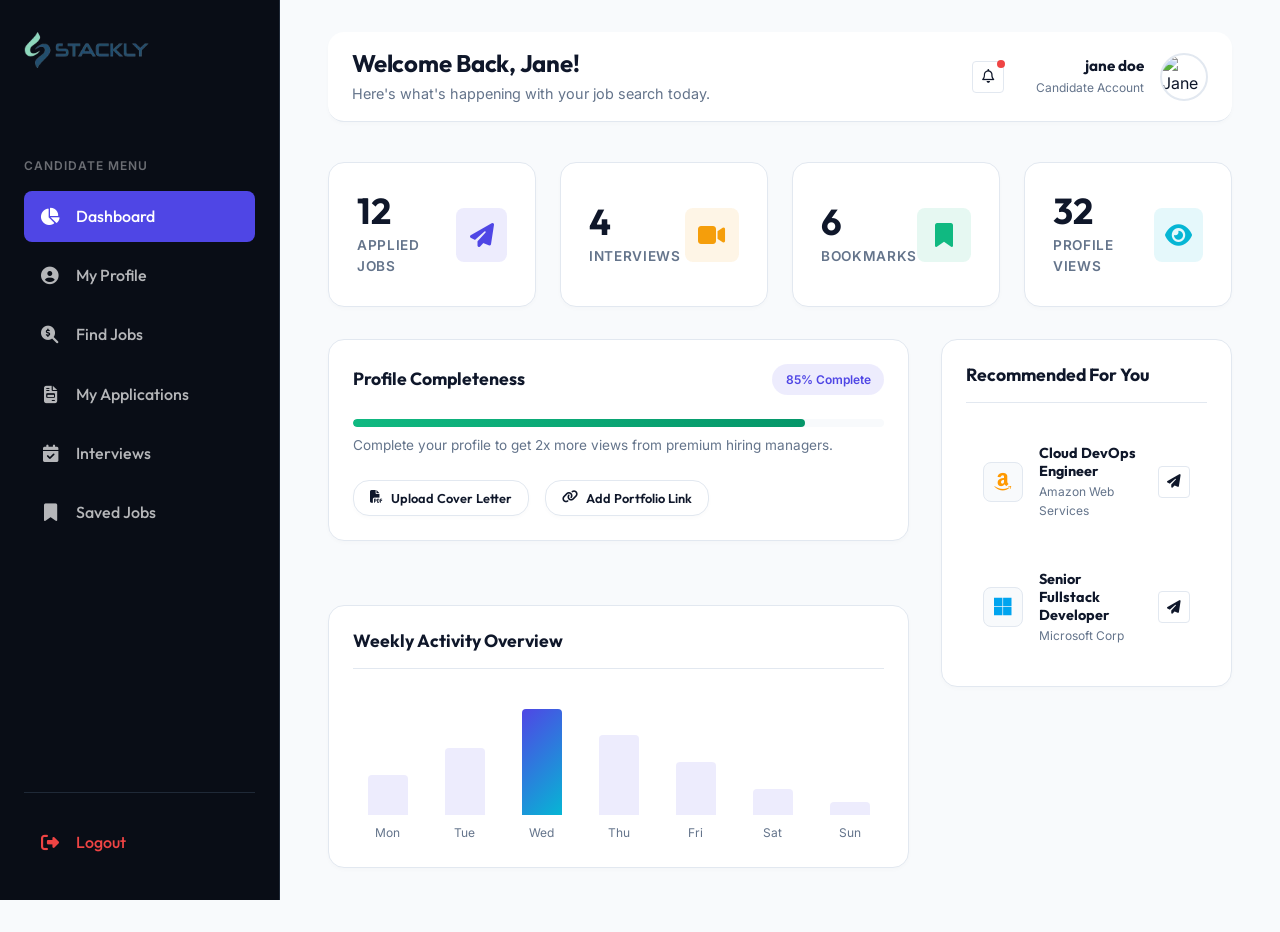
==== candiatedashboard.html @ 43ad19b8 "Add files via upload" ====
<!DOCTYPE html>
<html lang="en">
<head>
    <meta charset="UTF-8">
    <meta name="viewport" content="width=device-width, initial-scale=1.0">
    <meta name="description" content="Manage your job applications, profile details, and bookmarked jobs on the Stackly Candidate Dashboard.">
    <title>Candidate Dashboard - Stackly Recruiting Agency</title>
    <!-- Stylesheet -->
    <link rel="stylesheet" href="css/style.css">
    <!-- FontAwesome for Icons -->
    <link rel="stylesheet" href="https://cdnjs.cloudflare.com/ajax/libs/font-awesome/6.4.0/css/all.min.css">
</head>
<body>

    <div class="dashboard-layout">
        
        <!-- Sidebar Navigation -->
        <aside class="dashboard-sidebar">
            <div>
                <a href="index.html" class="sidebar-logo">
                    <img src="images/logo.webp" alt="Stackly Logo">
                </a>
                
                <div class="sidebar-heading">Candidate Menu</div>
                <nav class="sidebar-menu">
                    <button class="sidebar-link active" data-section="dashboard">
                        <i class="fas fa-chart-pie"></i> Dashboard
                    </button>
                    <button class="sidebar-link" data-section="my-profile">
                        <i class="fas fa-user-circle"></i> My Profile
                    </button>
                    <button class="sidebar-link" data-section="find-jobs">
                        <i class="fas fa-search-dollar"></i> Find Jobs
                    </button>
                    <button class="sidebar-link" data-section="my-applications">
                        <i class="fas fa-file-invoice"></i> My Applications
                    </button>
                    <button class="sidebar-link" data-section="interviews">
                        <i class="fas fa-calendar-check"></i> Interviews
                    </button>
                    <button class="sidebar-link" data-section="saved-jobs">
                        <i class="fas fa-bookmark"></i> Saved Jobs
                    </button>
                </nav>
            </div>
            
            <div class="sidebar-footer">
                <a href="index.html" class="sidebar-link" style="color: #ef4444; text-decoration: none;">
                    <i class="fas fa-sign-out-alt"></i> Logout
                </a>
            </div>
        </aside>

        <!-- Main Dashboard Panel -->
        <main class="dashboard-main">
            
            <!-- Topbar Header -->
            <div class="dashboard-topbar reveal reveal-down">
                <div style="display: flex; align-items: center; gap: 1rem;">
                    <!-- Responsive Nav Toggle -->
                    <button class="btn btn-secondary btn-icon dashboard-nav-toggle" style="display: none; width: 40px; height: 40px; border-radius: 8px;" aria-label="Toggle Navigation">
                        <i class="fas fa-bars"></i>
                    </button>
                    <div class="dashboard-welcome">
                        <h2 id="topbar-heading">Welcome Back, Jane!</h2>
                        <p id="topbar-subheading" style="color: var(--text-muted); font-size: 0.9rem; margin-bottom: 0;">Here's what's happening with your job search today.</p>
                    </div>
                </div>
                
                <div class="dashboard-user-profile flex">
                    <div class="action-btns" style="margin-right: 1rem;">
                        <button class="btn-action-icon" aria-label="Notifications" style="position: relative;">
                            <i class="far fa-bell"></i>
                            <span style="position: absolute; top: -2px; right: -2px; width: 8px; height: 8px; background-color: #ef4444; border-radius: 50%;"></span>
                        </button>
                    </div>
                    <div class="dashboard-user-info" style="text-align: right;">
                        <h5 id="dashboard-user-email" style="text-transform: lowercase;">Jane Doe</h5>
                        <p style="color: var(--text-muted); font-size: 0.75rem;">Candidate Account</p>
                    </div>
                    <img src="https://images.unsplash.com/photo-1534528741775-53994a69daeb?q=80&w=100&auto=format&fit=crop" alt="Jane Doe Avatar">
                </div>
            </div>

            <!-- ==========================================================================
               SECTION: DASHBOARD OVERVIEW
               ========================================================================== -->
            <div id="section-dashboard" class="dashboard-section active-section">
                <!-- Stats Grid Row -->
                <div class="stats-card-grid">
                    <div class="stat-card">
                        <div>
                            <div class="stat-card-value">12</div>
                            <div class="stat-card-title">Applied Jobs</div>
                        </div>
                        <div class="stat-card-icon primary">
                            <i class="fas fa-paper-plane"></i>
                        </div>
                    </div>
                    <div class="stat-card-icon-container stat-card">
                        <div>
                            <div class="stat-card-value">4</div>
                            <div class="stat-card-title">Interviews</div>
                        </div>
                        <div class="stat-card-icon warning">
                            <i class="fas fa-video"></i>
                        </div>
                    </div>
                    <div class="stat-card">
                        <div>
                            <div class="stat-card-value">6</div>
                            <div class="stat-card-title">Bookmarks</div>
                        </div>
                        <div class="stat-card-icon success">
                            <i class="fas fa-bookmark"></i>
                        </div>
                    </div>
                    <div class="stat-card">
                        <div>
                            <div class="stat-card-value">32</div>
                            <div class="stat-card-title">Profile Views</div>
                        </div>
                        <div class="stat-card-icon secondary">
                            <i class="fas fa-eye"></i>
                        </div>
                    </div>
                </div>

                <div class="grid grid-2" style="grid-template-columns: 2fr 1fr; gap: 2rem; align-items: start;">
                    <div class="grid" style="gap: 2rem;">
                        <!-- Profile Completeness -->
                        <div class="dashboard-panel">
                            <div class="panel-header" style="border-bottom: none; padding-bottom: 0;">
                                <h3>Profile Completeness</h3>
                                <span class="badge badge-primary">85% Complete</span>
                            </div>
                            <div class="progress-container">
                                <div class="progress-bar success" data-width="85%" style="width: 85%;"></div>
                            </div>
                            <p style="font-size: 0.85rem; color: var(--text-muted); margin-bottom: 1.5rem;">Complete your profile to get 2x more views from premium hiring managers.</p>
                            <div class="flex" style="gap: 1rem; flex-wrap: wrap;">
                                <button class="btn btn-secondary" style="font-size: 0.8rem; padding: 0.4rem 1rem;"><i class="fas fa-file-pdf"></i> Upload Cover Letter</button>
                                <button class="btn btn-secondary" style="font-size: 0.8rem; padding: 0.4rem 1rem;"><i class="fas fa-link"></i> Add Portfolio Link</button>
                            </div>
                        </div>

                        <!-- Activity Chart -->
                        <div class="dashboard-panel">
                            <div class="panel-header">
                                <h3>Weekly Activity Overview</h3>
                            </div>
                            <div class="chart-container">
                                <div class="chart-bar-wrapper"><div class="chart-bar" data-height="30%" style="height: 30%;"></div><span class="chart-label">Mon</span></div>
                                <div class="chart-bar-wrapper"><div class="chart-bar" data-height="50%" style="height: 50%;"></div><span class="chart-label">Tue</span></div>
                                <div class="chart-bar-wrapper"><div class="chart-bar active" data-height="90%" style="height: 90%;"></div><span class="chart-label">Wed</span></div>
                                <div class="chart-bar-wrapper"><div class="chart-bar" data-height="60%" style="height: 60%;"></div><span class="chart-label">Thu</span></div>
                                <div class="chart-bar-wrapper"><div class="chart-bar" data-height="40%" style="height: 40%;"></div><span class="chart-label">Fri</span></div>
                                <div class="chart-bar-wrapper"><div class="chart-bar" data-height="20%" style="height: 20%;"></div><span class="chart-label">Sat</span></div>
                                <div class="chart-bar-wrapper"><div class="chart-bar" data-height="10%" style="height: 10%;"></div><span class="chart-label">Sun</span></div>
                            </div>
                        </div>
                    </div>

                    <div class="grid" style="gap: 2rem;">
                        <!-- Recommended Jobs -->
                        <div class="dashboard-panel">
                            <div class="panel-header">
                                <h3>Recommended For You</h3>
                            </div>
                            <div style="display: flex; flex-direction: column; gap: 1rem;">
                                <div class="dash-list-item">
                                    <div class="company-logo-box" style="width: 40px; height: 40px; flex-shrink: 0;"><i class="fab fa-amazon" style="color: #FF9900; font-size: 1.25rem;"></i></div>
                                    <div style="flex: 1;">
                                        <h5 style="font-size: 0.9rem; margin-bottom: 0.1rem;">Cloud DevOps Engineer</h5>
                                        <p style="font-size: 0.75rem; margin-bottom: 0; color: var(--text-muted);">Amazon Web Services</p>
                                    </div>
                                    <button class="btn-action-icon" title="Quick Apply"><i class="fas fa-paper-plane"></i></button>
                                </div>
                                <div class="dash-list-item">
                                    <div class="company-logo-box" style="width: 40px; height: 40px; flex-shrink: 0;"><i class="fab fa-microsoft" style="color: #00A4EF; font-size: 1.25rem;"></i></div>
                                    <div style="flex: 1;">
                                        <h5 style="font-size: 0.9rem; margin-bottom: 0.1rem;">Senior Fullstack Developer</h5>
                                        <p style="font-size: 0.75rem; margin-bottom: 0; color: var(--text-muted);">Microsoft Corp</p>
                                    </div>
                                    <button class="btn-action-icon" title="Quick Apply"><i class="fas fa-paper-plane"></i></button>
                                </div>
                            </div>
                        </div>
                    </div>
                </div>
            </div>

            <!-- ==========================================================================
               SECTION: MY PROFILE
               ========================================================================== -->
            <div id="section-my-profile" class="dashboard-section" style="display: none;">
                <div class="dashboard-panel">
                    <h3 style="margin-bottom: 1.5rem;">Edit Professional Details</h3>
                    <form id="profile-edit-form">
                        <div class="grid grid-2" style="gap: 1.5rem; margin-bottom: 1.5rem;">
                            <div class="form-group">
                                <label for="candidate-name">Full Name</label>
                                <input type="text" id="candidate-name" class="form-control" value="Jane Doe" required>
                            </div>
                            <div class="form-group">
                                <label for="candidate-title">Professional Title</label>
                                <input type="text" id="candidate-title" class="form-control" value="Senior Frontend Engineer" required>
                            </div>
                            <div class="form-group">
                                <label for="candidate-phone">Phone Number</label>
                                <input type="text" id="candidate-phone" class="form-control" value="+1 (555) 902-1200">
                            </div>
                            <div class="form-group">
                                <label for="candidate-location">Location</label>
                                <input type="text" id="candidate-location" class="form-control" value="San Francisco, CA">
                            </div>
                        </div>
                        <div class="form-group" style="margin-bottom: 1.5rem;">
                            <label for="candidate-bio">Professional Summary</label>
                            <textarea id="candidate-bio" class="form-control" rows="4">Highly driven software engineer with 6+ years of specialized experience in React, design systems, and frontend orchestration pipelines. Passionate about performant components and pixel-perfect UIs.</textarea>
                        </div>
                        <div class="form-group" style="margin-bottom: 1.5rem;">
                            <label for="candidate-skills">Skills (Comma-separated)</label>
                            <input type="text" id="candidate-skills" class="form-control" value="React, TypeScript, Next.js, Redux, TailwindCSS, Webpack">
                        </div>
                        <button type="submit" class="btn btn-primary">Save Changes</button>
                    </form>
                </div>
            </div>

            <!-- ==========================================================================
               SECTION: FIND JOBS
               ========================================================================== -->
            <div id="section-find-jobs" class="dashboard-section" style="display: none;">
                <div class="dashboard-panel" style="margin-bottom: 1.5rem;">
                    <div class="flex" style="gap: 1rem; flex-wrap: wrap;">
                        <input type="text" placeholder="Search roles, keywords, skills..." class="form-control" style="flex: 1; min-width: 250px;">
                        <button class="btn btn-primary">Search</button>
                    </div>
                </div>
                
                <div class="grid grid-2" style="gap: 1.5rem;">
                    <!-- Job Card 1 -->
                    <div class="job-card">
                        <div class="job-card-header">
                            <div class="company-logo-box"><i class="fab fa-stripe" style="color:#635BFF; font-size:1.5rem;"></i></div>
                            <span class="badge badge-primary">Remote</span>
                        </div>
                        <h4>Senior Frontend Engineer</h4>
                        <p style="font-size: 0.85rem; color: var(--text-muted); margin: 0.5rem 0;">Stripe Inc. &bull; Dublin, IE &bull; $130K/yr</p>
                        <p style="font-size: 0.85rem;">Build Stripe's payment billing dashboards using React and TypeScript.</p>
                        <div class="flex-between" style="margin-top: 1rem;">
                            <span class="badge" style="background-color: var(--bg-main);">React</span>
                            <button class="btn btn-primary btn-apply" style="padding: 0.4rem 1rem; font-size: 0.8rem;">Apply</button>
                        </div>
                    </div>
                    <!-- Job Card 2 -->
                    <div class="job-card">
                        <div class="job-card-header">
                            <div class="company-logo-box"><i class="fab fa-apple" style="color:#000000; font-size:1.5rem;"></i></div>
                            <span class="badge badge-secondary">Full Time</span>
                        </div>
                        <h4>Design Systems Specialist</h4>
                        <p style="font-size: 0.85rem; color: var(--text-muted); margin: 0.5rem 0;">Apple Corp &bull; Cupertino, CA &bull; $160K/yr</p>
                        <p style="font-size: 0.85rem;">Orchestrate next-generation designs structures for cross-functional Apple web applications.</p>
                        <div class="flex-between" style="margin-top: 1rem;">
                            <span class="badge" style="background-color: var(--bg-main);">Figma</span>
                            <button class="btn btn-primary btn-apply" style="padding: 0.4rem 1rem; font-size: 0.8rem;">Apply</button>
                        </div>
                    </div>
                </div>
            </div>

            <!-- ==========================================================================
               SECTION: MY APPLICATIONS
               ========================================================================== -->
            <div id="section-my-applications" class="dashboard-section" style="display: none;">
                <div class="dashboard-panel">
                    <div class="table-responsive">
                        <table class="dashboard-table">
                            <thead>
                                <tr>
                                    <th>Job Opportunity</th>
                                    <th>Company</th>
                                    <th>Date Applied</th>
                                    <th>Current Phase</th>
                                    <th>Action</th>
                                </tr>
                            </thead>
                            <tbody>
                                <tr>
                                    <td><strong>Senior Cloud Architect</strong></td>
                                    <td>Google Inc.</td>
                                    <td>July 4, 2026</td>
                                    <td><span class="badge badge-secondary">Interviewing</span></td>
                                    <td><button class="btn btn-secondary" style="padding:0.3rem 0.8rem; font-size:0.75rem;">Timeline</button></td>
                                </tr>
                                <tr>
                                    <td><strong>Staff Frontend Engineer</strong></td>
                                    <td>Stripe Inc.</td>
                                    <td>June 28, 2026</td>
                                    <td><span class="badge badge-primary">Reviewing</span></td>
                                    <td><button class="btn btn-secondary" style="padding:0.3rem 0.8rem; font-size:0.75rem;">Timeline</button></td>
                                </tr>
                                <tr>
                                    <td><strong>UI/UX Designer</strong></td>
                                    <td>Figma Inc.</td>
                                    <td>June 15, 2026</td>
                                    <td><span class="badge badge-success">Offer Received</span></td>
                                    <td><button class="btn btn-primary" style="padding:0.3rem 0.8rem; font-size:0.75rem; box-shadow:none;">Accept Offer</button></td>
                                </tr>
                            </tbody>
                        </table>
                    </div>
                </div>
            </div>

            <!-- ==========================================================================
               SECTION: INTERVIEWS
               ========================================================================== -->
            <div id="section-interviews" class="dashboard-section" style="display: none;">
                <div class="grid grid-2" style="gap: 2rem;">
                    <div class="dashboard-panel">
                        <h3 style="margin-bottom: 1rem;">Upcoming Sessions</h3>
                        <div class="timeline">
                            <div class="timeline-item">
                                <div class="timeline-marker success"></div>
                                <div class="timeline-content">
                                    <span class="timeline-date">Today at 4:00 PM</span>
                                    <h5>Google Inc. - Technical Screening</h5>
                                    <p>Interviewer: John Smith (Senior Staff Architect)</p>
                                    <a href="#" class="btn btn-primary" style="font-size:0.75rem; padding:0.3rem 0.8rem; margin-top:0.5rem;"><i class="fas fa-video"></i> Start Video</a>
                                </div>
                            </div>
                            <div class="timeline-item">
                                <div class="timeline-marker warning"></div>
                                <div class="timeline-content">
                                    <span class="timeline-date">July 12 at 10:00 AM</span>
                                    <h5>Stripe Inc. - Systems Design Round</h5>
                                    <p>Interviewer: Clara Oswald (Staff Engineer)</p>
                                </div>
                            </div>
                        </div>
                    </div>
                    
                    <div class="dashboard-panel">
                        <h3 style="margin-bottom: 1.5rem;">Preparation Advice</h3>
                        <p style="font-size: 0.9rem; line-height: 1.6;">Before joining meetings, check that your browser has video/audio permissions active. Review Google cloud architectures and system design diagrams in your profile materials.</p>
                    </div>
                </div>
            </div>

            <!-- ==========================================================================
               SECTION: SAVED JOBS
               ========================================================================== -->
            <div id="section-saved-jobs" class="dashboard-section" style="display: none;">
                <div class="grid grid-2" style="gap: 1.5rem;">
                    <!-- Saved Card 1 -->
                    <div class="job-card">
                        <div class="job-card-header">
                            <div class="company-logo-box"><i class="fab fa-meta" style="color:#0668E1; font-size:1.5rem;"></i></div>
                            <span class="badge badge-primary">Remote</span>
                        </div>
                        <h4>Product Designer</h4>
                        <p style="font-size: 0.85rem; color: var(--text-muted); margin: 0.5rem 0;">Meta Corp &bull; Menlo Park, CA &bull; $145K/yr</p>
                        <button class="btn btn-primary btn-apply" style="width: 100%; margin-top: 1rem;">Apply Now</button>
                    </div>
                    <!-- Saved Card 2 -->
                    <div class="job-card">
                        <div class="job-card-header">
                            <div class="company-logo-box"><i class="fab fa-amazon" style="color:#FF9900; font-size:1.5rem;"></i></div>
                            <span class="badge badge-secondary">Full Time</span>
                        </div>
                        <h4>Solutions Architect</h4>
                        <p style="font-size: 0.85rem; color: var(--text-muted); margin: 0.5rem 0;">Amazon Web Services &bull; Seattle, WA &bull; $155K/yr</p>
                        <button class="btn btn-primary btn-apply" style="width: 100%; margin-top: 1rem;">Apply Now</button>
                    </div>
                </div>
            </div>

        </main>
        
    </div>

    <!-- Scripts -->
    <script>
        document.addEventListener('DOMContentLoaded', () => {
            const toggleBtn = document.querySelector('.dashboard-nav-toggle');
            const sidebar = document.querySelector('.dashboard-sidebar');
            const sidebarLinks = document.querySelectorAll('.sidebar-link');
            const sections = document.querySelectorAll('.dashboard-section');
            const topbarHeading = document.getElementById('topbar-heading');
            const topbarSubheading = document.getElementById('topbar-subheading');

            // Responsive Nav Toggle
            if (toggleBtn && sidebar) {
                const checkViewport = () => {
                    if (window.innerWidth <= 991) {
                        toggleBtn.style.display = 'flex';
                    } else {
                        toggleBtn.style.display = 'none';
                        sidebar.classList.remove('active');
                    }
                };
                checkViewport();
                window.addEventListener('resize', checkViewport);
                
                toggleBtn.addEventListener('click', () => {
                    sidebar.classList.toggle('active');
                });
            }

            // Tab Switching logic
            sidebarLinks.forEach(link => {
                link.addEventListener('click', (e) => {
                    const sectionId = link.getAttribute('data-section');
                    if (!sectionId) return;

                    // Update Active states in sidebar
                    sidebarLinks.forEach(l => l.classList.remove('active'));
                    link.classList.add('active');

                    // Close sidebar on mobile
                    if (window.innerWidth <= 991 && sidebar) {
                        sidebar.classList.remove('active');
                    }

                    // Toggle visibility of sections
                    sections.forEach(sec => {
                        sec.style.display = 'none';
                        sec.classList.remove('active-section');
                    });
                    
                    const activeSection = document.getElementById(`section-${sectionId}`);
                    if (activeSection) {
                        activeSection.style.display = 'block';
                        activeSection.classList.add('active-section');
                    }

                    // Dynamically update Topbar welcome texts
                    switch(sectionId) {
                        case 'dashboard':
                            topbarHeading.textContent = "Welcome Back, Jane!";
                            topbarSubheading.textContent = "Here's what's happening with your job search today.";
                            break;
                        case 'my-profile':
                            topbarHeading.textContent = "My Profile Settings";
                            topbarSubheading.textContent = "Modify your resume, skill tags, and location credentials.";
                            break;
                        case 'find-jobs':
                            topbarHeading.textContent = "Browse Career Openings";
                            topbarSubheading.textContent = "Search and apply directly to active partner vacancies.";
                            break;
                        case 'my-applications':
                            topbarHeading.textContent = "My Applications History";
                            topbarSubheading.textContent = "Track ongoing screening processes and hiring funnel positions.";
                            break;
                        case 'interviews':
                            topbarHeading.textContent = "Interviews & Schedules";
                            topbarSubheading.textContent = "Manage active meetings, online tests, and panel reviews.";
                            break;
                        case 'saved-jobs':
                            topbarHeading.textContent = "Bookmarks & Saved Vacancies";
                            topbarSubheading.textContent = "Apply later to postings you've bookmarked.";
                            break;
                    }
                });
            });

            // Form Edit submit
            const profileForm = document.getElementById('profile-edit-form');
            if(profileForm) {
                profileForm.addEventListener('submit', (e) => {
                    e.preventDefault();
                    const dispName = document.getElementById('profile-display-name');
                    const candName = document.getElementById('candidate-name').value;
                    if(dispName && candName) {
                        dispName.textContent = candName;
                    }
                    alert('Profile settings saved successfully!');
                });
            }
        });
    </script>
    <script src="js/script.js"></script>
</body>
</html>
---- css/style.css ----
@import url('https://fonts.googleapis.com/css2?family=Inter:wght@300;400;500;600;700&family=Outfit:wght@400;500;600;700;800&display=swap');

/* ==========================================================================
   DESIGN SYSTEM & VARIABLES
   ========================================================================== */
:root {
    /* Color Palette */
    --primary: #4f46e5;
    --primary-hover: #4338ca;
    --primary-light: rgba(79, 70, 229, 0.1);
    --secondary: #06b6d4;
    --secondary-hover: #0891b2;
    --secondary-light: rgba(6, 182, 212, 0.1);
    --accent: #f59e0b;
    
    /* Light Mode Colors */
    --bg-main: #f8fafc;
    --bg-card: #ffffff;
    --bg-header: rgba(255, 255, 255, 0.8);
    --text-main: #0f172a;
    --text-muted: #64748b;
    --border-color: #e2e8f0;
    
    /* Dark Mode Colors (For specific sections/cards or future toggle) */
    --dark-bg: #090d16;
    --dark-card: #111827;
    --dark-border: #1f2937;
    
    /* Gradients */
    --gradient-primary: linear-gradient(135deg, #4f46e5 0%, #06b6d4 100%);
    --gradient-hover: linear-gradient(135deg, #06b6d4 0%, #4f46e5 100%);
    --gradient-dark: linear-gradient(180deg, #090d16 0%, #111827 100%);
    --gradient-soft: linear-gradient(135deg, rgba(79, 70, 229, 0.05) 0%, rgba(6, 182, 212, 0.05) 100%);
    
    /* Shadows */
    --shadow-sm: 0 2px 4px rgba(0, 0, 0, 0.02);
    --shadow-md: 0 10px 25px -5px rgba(0, 0, 0, 0.04), 0 8px 10px -6px rgba(0, 0, 0, 0.04);
    --shadow-lg: 0 20px 40px -15px rgba(15, 23, 42, 0.08);
    --shadow-glow: 0 0 25px rgba(79, 70, 229, 0.15);
    
    /* Typography */
    --font-heading: 'Outfit', sans-serif;
    --font-body: 'Inter', sans-serif;
    
    /* Transitions */
    --transition-fast: 0.2s cubic-bezier(0.4, 0, 0.2, 1);
    --transition-normal: 0.4s cubic-bezier(0.4, 0, 0.2, 1);
    --transition-slow: 0.6s cubic-bezier(0.4, 0, 0.2, 1);
    
    /* Radius */
    --radius-sm: 8px;
    --radius-md: 16px;
    --radius-lg: 24px;
    --radius-full: 9999px;
    
    /* Layout */
    --header-height: 80px;
    --container-width: 1280px;
}

/* Dark theme elements selector override */
.dark-theme-section {
    --bg-main: var(--dark-bg);
    --bg-card: var(--dark-card);
    --text-main: #f8fafc;
    --text-muted: #94a3b8;
    --border-color: var(--dark-border);
}

/* ==========================================================================
   RESET & BASE STYLES
   ========================================================================== */
*, *::before, *::after {
    box-sizing: border-box;
    margin: 0;
    padding: 0;
}

html {
    scroll-behavior: smooth;
    font-size: 16px;
    -webkit-text-size-adjust: 100%;
}

body {
    background-color: var(--bg-main);
    color: var(--text-main);
    font-family: var(--font-body);
    line-height: 1.6;
    overflow-x: hidden;
    transition: background-color var(--transition-normal), color var(--transition-normal);
}

a {
    color: inherit;
    text-decoration: none;
    transition: color var(--transition-fast);
}

img {
    max-width: 100%;
    height: auto;
    display: block;
}

ul, ol {
    list-style: none;
}

button, input, textarea, select {
    font: inherit;
    color: inherit;
    background: none;
    border: none;
    outline: none;
}

button {
    cursor: pointer;
}

/* Custom Scrollbar */
::-webkit-scrollbar {
    width: 10px;
}
::-webkit-scrollbar-track {
    background: var(--bg-main);
}
::-webkit-scrollbar-thumb {
    background: var(--border-color);
    border-radius: var(--radius-full);
    border: 3px solid var(--bg-main);
}
::-webkit-scrollbar-thumb:hover {
    background: var(--text-muted);
}

/* ==========================================================================
   TYPOGRAPHY
   ========================================================================== */
h1, h2, h3, h4, h5, h6 {
    font-family: var(--font-heading);
    font-weight: 700;
    line-height: 1.25;
    color: var(--text-main);
}

h1 { font-size: 3.5rem; letter-spacing: -0.02em; }
h2 { font-size: 2.5rem; letter-spacing: -0.01em; }
h3 { font-size: 1.8rem; }
h4 { font-size: 1.4rem; }
h5 { font-size: 1.15rem; }
h6 { font-size: 1rem; }

p {
    color: var(--text-muted);
    font-size: 1rem;
    margin-bottom: 1rem;
}

.gradient-text {
    background: var(--gradient-primary);
    -webkit-background-clip: text;
    -webkit-text-fill-color: transparent;
    display: inline-block;
}

/* ==========================================================================
   UTILITY & LAYOUT CLASSES
   ========================================================================== */
.container {
    width: 100%;
    max-width: var(--container-width);
    margin: 0 auto;
    padding: 0 2rem;
}

.grid {
    display: grid;
    gap: 2rem;
}

.grid-2 { grid-template-columns: repeat(2, 1fr); }
.grid-3 { grid-template-columns: repeat(3, 1fr); }
.grid-4 { grid-template-columns: repeat(4, 1fr); }
.grid-5 { grid-template-columns: repeat(5, 1fr); }

/* Global Responsive Grid Behaviors */
@media (max-width: 991px) {
    .grid-3 { grid-template-columns: repeat(2, 1fr); }
    .grid-4 { grid-template-columns: repeat(2, 1fr); }
    .grid-5 { grid-template-columns: repeat(3, 1fr); }
    
    /* Force inline-styled grids (sidebars, dashboard panels) to stack on tablet/mobile */
    .grid[style*="grid-template-columns"] {
        grid-template-columns: 1fr !important;
    }
}

@media (max-width: 768px) {
    .grid-2 { grid-template-columns: 1fr; }
    .grid-3 { grid-template-columns: 1fr; }
    .grid-4 { grid-template-columns: 1fr; }
    .grid-5 { grid-template-columns: repeat(2, 1fr); }
}

@media (max-width: 480px) {
    .grid-5 { grid-template-columns: 1fr; }
    .container { padding: 0 1.25rem; }
}

/* Footer-specific proportioned 5-column grid */
.footer-grid {
    display: grid;
    grid-template-columns: 1.8fr 1fr 1fr 1.4fr 1.4fr;
    gap: 3rem;
    align-items: flex-start;
}

.flex {
    display: flex;
    align-items: center;
    gap: 1rem;
}

.flex-between {
    display: flex;
    align-items: center;
    justify-content: space-between;
}

.section-padding {
    padding: 7rem 0;
}

.text-center { text-align: center; }

.section-header {
    max-width: 600px;
    margin: 0 auto 4rem auto;
}

.section-subtitle {
    font-family: var(--font-heading);
    font-weight: 600;
    text-transform: uppercase;
    letter-spacing: 0.1em;
    font-size: 0.85rem;
    color: var(--primary);
    margin-bottom: 0.75rem;
    display: inline-block;
    padding: 0.25rem 0.75rem;
    background-color: var(--primary-light);
    border-radius: var(--radius-full);
}

.section-title {
    margin-bottom: 1.25rem;
}

/* ==========================================================================
   BUTTONS & BADGES
   ========================================================================== */
.btn {
    display: inline-flex;
    align-items: center;
    justify-content: center;
    gap: 0.5rem;
    padding: 0.9rem 2rem;
    font-family: var(--font-heading);
    font-weight: 600;
    font-size: 0.95rem;
    border-radius: var(--radius-md);
    transition: all var(--transition-fast);
    position: relative;
    overflow: hidden;
    z-index: 1;
}

.btn::before {
    content: '';
    position: absolute;
    top: 0;
    left: 0;
    width: 100%;
    height: 100%;
    background: var(--gradient-hover);
    z-index: -1;
    opacity: 0;
    transition: opacity var(--transition-fast);
}

.btn-primary {
    background: var(--gradient-primary);
    color: #ffffff;
    box-shadow: 0 4px 15px rgba(79, 70, 229, 0.3);
}

.btn-primary:hover {
    box-shadow: 0 6px 20px rgba(79, 70, 229, 0.4);
    transform: translateY(-2px);
}

.btn-primary:hover::before {
    opacity: 1;
}

.btn-secondary {
    background-color: var(--bg-card);
    color: var(--text-main);
    border: 1px solid var(--border-color);
    box-shadow: var(--shadow-sm);
}

.btn-secondary:hover {
    background-color: var(--primary);
    color: #ffffff;
    border-color: var(--primary);
    transform: translateY(-2px);
    box-shadow: var(--shadow-md);
}

.btn-icon {
    width: 48px;
    height: 48px;
    padding: 0;
    border-radius: var(--radius-full);
}

.badge {
    display: inline-flex;
    align-items: center;
    padding: 0.35rem 0.85rem;
    font-size: 0.75rem;
    font-weight: 600;
    border-radius: var(--radius-full);
    gap: 0.35rem;
}

.badge-primary { background-color: var(--primary-light); color: var(--primary); }
.badge-secondary { background-color: var(--secondary-light); color: var(--secondary); }
.badge-success { background-color: rgba(16, 185, 129, 0.1); color: #10b981; }
.badge-warning { background-color: rgba(245, 158, 11, 0.1); color: #f59e0b; }

/* ==========================================================================
   HEADER & NAVIGATION
   ========================================================================== */
.header {
    position: fixed;
    top: 0;
    left: 0;
    width: 100%;
    height: var(--header-height);
    background-color: transparent;
    z-index: 1000;
    transition: all var(--transition-normal);
}

.header.scrolled {
    background-color: var(--bg-header);
    backdrop-filter: blur(12px);
    box-shadow: var(--shadow-sm);
    border-bottom: 1px solid var(--border-color);
    height: 70px;
}

.header .container {
    height: 100%;
    display: flex;
    align-items: center;
    justify-content: space-between;
}

.logo img {
    height: 38px;
    width: auto;
}

.nav-menu {
    display: flex;
    align-items: center;
    gap: 2.25rem;
}

.nav-link {
    font-family: var(--font-heading);
    font-weight: 500;
    font-size: 0.95rem;
    color: var(--text-main);
    position: relative;
    padding: 0.5rem 0;
}

.nav-link::after {
    content: '';
    position: absolute;
    bottom: 0;
    left: 0;
    width: 0;
    height: 2px;
    background: var(--gradient-primary);
    transition: width var(--transition-fast);
    border-radius: var(--radius-full);
}

.nav-link:hover, .nav-link.active {
    color: var(--primary);
}

.nav-link:hover::after, .nav-link.active::after {
    width: 100%;
}

.nav-actions {
    display: flex;
    align-items: center;
    gap: 1rem;
}

.mobile-nav-toggle {
    display: none;
    font-size: 1.5rem;
    color: var(--text-main);
}

/* Mobile Dropdown Styling */
@media (max-width: 991px) {
    .mobile-nav-toggle {
        display: block;
    }
    
    .nav-menu {
        position: fixed;
        top: var(--header-height);
        left: -100%;
        width: 100%;
        height: calc(100vh - var(--header-height));
        background-color: var(--bg-card);
        flex-direction: column;
        align-items: stretch;
        padding: 2rem;
        gap: 1.5rem;
        box-shadow: var(--shadow-lg);
        transition: left var(--transition-normal);
        overflow-y: auto;
    }
    
    .nav-menu.active {
        left: 0;
    }
    
    .nav-menu .nav-link {
        font-size: 1.15rem;
        border-bottom: 1px solid var(--border-color);
        padding-bottom: 0.75rem;
    }
    
    .nav-actions {
        width: 100%;
        flex-direction: column;
        margin-top: 1rem;
    }
    
    .nav-actions .btn {
        width: 100%;
    }
}

/* ==========================================================================
   HERO SECTIONS
   ========================================================================== */
.hero {
    min-height: 100vh;
    padding-top: calc(var(--header-height) + 3rem);
    display: flex;
    align-items: center;
    background-image: radial-gradient(circle at 80% 20%, rgba(6, 182, 212, 0.08) 0%, transparent 40%),
                      radial-gradient(circle at 10% 80%, rgba(79, 70, 229, 0.05) 0%, transparent 50%);
    position: relative;
    overflow: hidden;
}

.hero-content {
    max-width: 650px;
}

.hero-badge {
    display: inline-flex;
    align-items: center;
    gap: 0.5rem;
    padding: 0.5rem 1rem;
    background-color: var(--bg-card);
    border: 1px solid var(--border-color);
    box-shadow: var(--shadow-sm);
    border-radius: var(--radius-full);
    margin-bottom: 1.5rem;
    font-size: 0.85rem;
    font-weight: 500;
}

.hero-badge span {
    width: 8px;
    height: 8px;
    background-color: var(--secondary);
    border-radius: var(--radius-full);
    display: inline-block;
    position: relative;
}

.hero-badge span::after {
    content: '';
    position: absolute;
    top: 0;
    left: 0;
    width: 100%;
    height: 100%;
    background-color: var(--secondary);
    border-radius: var(--radius-full);
    animation: pulse 1.5s infinite;
}

.hero-title {
    font-size: 4rem;
    font-weight: 800;
    line-height: 1.1;
    margin-bottom: 1.5rem;
}

.hero-desc {
    font-size: 1.15rem;
    margin-bottom: 2.5rem;
}

/* Job Search Widget in Hero */
.search-widget {
    background-color: var(--bg-card);
    padding: 0.75rem;
    border-radius: var(--radius-md);
    box-shadow: var(--shadow-lg);
    border: 1px solid var(--border-color);
    display: grid;
    grid-template-columns: 1fr 1fr 1fr auto;
    gap: 0.5rem;
    align-items: center;
}

.search-input-group {
    position: relative;
    border-right: 1px solid var(--border-color);
    padding: 0.5rem 1rem;
    display: flex;
    align-items: center;
    gap: 0.5rem;
}

.search-input-group:nth-child(3) {
    border-right: none;
}

.search-input-group i {
    color: var(--primary);
    font-size: 1.1rem;
}

.search-input-group input, .search-input-group select {
    width: 100%;
    color: var(--text-main);
    font-size: 0.9rem;
}

.search-input-group select {
    cursor: pointer;
}

@media (max-width: 768px) {
    .search-widget {
        grid-template-columns: 1fr;
        padding: 1.5rem;
        gap: 1rem;
    }
    
    .search-input-group {
        border-right: none;
        border-bottom: 1px solid var(--border-color);
        padding: 0.75rem 0;
    }
}

/* Floating Elements in Hero */
.hero-image-wrapper {
    position: relative;
}

.hero-image {
    width: 100%;
    max-width: 550px;
    margin: 0 auto;
    border-radius: var(--radius-lg);
    box-shadow: var(--shadow-lg);
    animation: float 6s ease-in-out infinite;
}

.floating-card {
    position: absolute;
    background-color: var(--bg-card);
    border-radius: var(--radius-md);
    box-shadow: var(--shadow-lg);
    border: 1px solid var(--border-color);
    padding: 1rem;
    display: flex;
    align-items: center;
    gap: 0.75rem;
    z-index: 2;
    animation: float-opposite 7s ease-in-out infinite;
}

.floating-card-1 {
    top: 15%;
    left: -10%;
}

.floating-card-2 {
    bottom: 15%;
    right: -5%;
    animation-delay: 1.5s;
}

.floating-icon {
    width: 44px;
    height: 44px;
    border-radius: var(--radius-sm);
    display: flex;
    align-items: center;
    justify-content: center;
    background-color: var(--primary-light);
    color: var(--primary);
    font-size: 1.25rem;
}

.floating-info h5 {
    font-size: 1rem;
    margin-bottom: 0.15rem;
}

.floating-info p {
    font-size: 0.75rem;
    margin-bottom: 0;
}

/* Inner Page Banner Hero */
.inner-hero {
    padding: 10rem 0 6rem 0;
    background-color: var(--dark-bg);
    background-image: radial-gradient(circle at 90% 10%, rgba(79, 70, 229, 0.15) 0%, transparent 40%),
                      radial-gradient(circle at 10% 90%, rgba(6, 182, 212, 0.1) 0%, transparent 45%);
    color: #ffffff;
    text-align: center;
}

.inner-hero h1 {
    color: #ffffff;
    font-size: 3rem;
    margin-bottom: 1rem;
}

.breadcrumbs {
    display: flex;
    align-items: center;
    justify-content: center;
    gap: 0.5rem;
    font-size: 0.95rem;
    color: var(--text-muted-dark);
}

.breadcrumbs a {
    color: rgba(255, 255, 255, 0.7);
}

.breadcrumbs a:hover {
    color: var(--secondary);
}

.breadcrumbs span {
    color: var(--secondary);
}

/* ==========================================================================
   STATS SECTION
   ========================================================================== */
.stats-bar {
    background-color: var(--bg-card);
    border-radius: var(--radius-lg);
    box-shadow: var(--shadow-lg);
    border: 1px solid var(--border-color);
    padding: 2.5rem;
    margin-top: -4rem;
    position: relative;
    z-index: 10;
}

.stat-item {
    text-align: center;
    border-right: 1px solid var(--border-color);
}

.stat-item:last-child {
    border-right: none;
}

.stat-num {
    font-size: 3rem;
    font-family: var(--font-heading);
    font-weight: 800;
    color: var(--primary);
    line-height: 1.1;
    margin-bottom: 0.5rem;
}

.stat-num span {
    color: var(--secondary);
}

.stat-label {
    font-size: 0.9rem;
    font-weight: 500;
    color: var(--text-muted);
    text-transform: uppercase;
    letter-spacing: 0.05em;
}

@media (max-width: 768px) {
    .stats-bar {
        margin-top: -2rem;
        padding: 1.5rem;
    }
    
    .stats-bar .grid {
        grid-template-columns: 1fr 1fr;
    }
    
    .stat-item:nth-child(2) {
        border-right: none;
    }
    
    .stat-item:nth-child(3) {
        margin-top: 1.5rem;
    }
    
    .stat-item:nth-child(4) {
        margin-top: 1.5rem;
        border-right: none;
    }
}

/* ==========================================================================
   SERVICES SECTION
   ========================================================================== */
.service-card {
    background-color: var(--bg-card);
    border-radius: var(--radius-md);
    border: 1px solid var(--border-color);
    padding: 2.5rem;
    box-shadow: var(--shadow-sm);
    transition: all var(--transition-normal);
    position: relative;
    overflow: hidden;
}

.service-card::after {
    content: '';
    position: absolute;
    bottom: 0;
    left: 0;
    width: 100%;
    height: 4px;
    background: var(--gradient-primary);
    transform: scaleX(0);
    transform-origin: left;
    transition: transform var(--transition-normal);
}

.service-icon-box {
    width: 60px;
    height: 60px;
    border-radius: var(--radius-sm);
    background-color: var(--primary-light);
    color: var(--primary);
    display: flex;
    align-items: center;
    justify-content: center;
    font-size: 1.75rem;
    margin-bottom: 1.75rem;
    transition: all var(--transition-fast);
}

.service-card h3 {
    margin-bottom: 1rem;
    font-size: 1.4rem;
}

.service-card p {
    margin-bottom: 1.5rem;
    font-size: 0.95rem;
}

.read-more-link {
    display: inline-flex;
    align-items: center;
    gap: 0.5rem;
    font-weight: 600;
    font-size: 0.9rem;
    color: var(--primary);
}

.read-more-link i {
    transition: transform var(--transition-fast);
}

.service-card:hover {
    transform: translateY(-8px);
    box-shadow: var(--shadow-lg);
    border-color: transparent;
}

.service-card:hover::after {
    transform: scaleX(1);
}

.service-card:hover .service-icon-box {
    background: var(--gradient-primary);
    color: #ffffff;
    transform: rotate(6deg);
}

.service-card:hover .read-more-link i {
    transform: translateX(5px);
}

/* ==========================================================================
   ABOUT & INTERACTIVE GRID SECTIONS
   ========================================================================== */
.about-image-grid {
    position: relative;
    padding-right: 2rem;
    padding-bottom: 2rem;
}

.about-img-1 {
    width: 85%;
    border-radius: var(--radius-lg);
    box-shadow: var(--shadow-md);
}

.about-img-2 {
    position: absolute;
    width: 55%;
    bottom: 0;
    right: 0;
    border-radius: var(--radius-md);
    box-shadow: var(--shadow-lg);
    border: 6px solid var(--bg-card);
}

.about-badge {
    position: absolute;
    top: 10%;
    right: 5%;
    background: var(--gradient-primary);
    color: #ffffff;
    padding: 1.5rem;
    border-radius: var(--radius-md);
    box-shadow: var(--shadow-lg);
    text-align: center;
    min-width: 120px;
}

.about-badge h4 {
    font-size: 2.25rem;
    color: #ffffff;
}

.about-badge p {
    font-size: 0.75rem;
    text-transform: uppercase;
    font-weight: 600;
    letter-spacing: 0.1em;
    color: rgba(255, 255, 255, 0.9);
    margin-bottom: 0;
}

.about-list {
    margin: 2rem 0;
}

.about-list-item {
    display: flex;
    align-items: flex-start;
    gap: 0.75rem;
    margin-bottom: 1rem;
}

.about-list-item i {
    color: var(--secondary);
    font-size: 1.15rem;
    margin-top: 0.25rem;
}

.about-list-item p {
    font-size: 0.95rem;
    margin-bottom: 0;
    font-weight: 500;
    color: var(--text-main);
}

/* ==========================================================================
   JOBS / PROJECTS SECTION
   ========================================================================== */
.filter-tabs {
    display: flex;
    justify-content: center;
    gap: 1rem;
    margin-bottom: 3rem;
    flex-wrap: wrap;
}

.filter-btn {
    padding: 0.6rem 1.5rem;
    font-family: var(--font-heading);
    font-weight: 600;
    font-size: 0.9rem;
    border-radius: var(--radius-full);
    border: 1px solid var(--border-color);
    background-color: var(--bg-card);
    transition: all var(--transition-fast);
}

.filter-btn.active, .filter-btn:hover {
    background-color: var(--primary);
    color: #ffffff;
    border-color: var(--primary);
    box-shadow: var(--shadow-sm);
}

/* Job Card Grid & Card styling */
.job-card {
    background-color: var(--bg-card);
    border-radius: var(--radius-md);
    border: 1px solid var(--border-color);
    padding: 2rem;
    box-shadow: var(--shadow-sm);
    transition: all var(--transition-normal);
    display: flex;
    flex-direction: column;
    justify-content: space-between;
}

.job-card-header {
    display: flex;
    justify-content: space-between;
    align-items: flex-start;
    margin-bottom: 1.25rem;
}

.company-logo-box {
    width: 50px;
    height: 50px;
    border-radius: var(--radius-sm);
    background-color: var(--bg-main);
    display: flex;
    align-items: center;
    justify-content: center;
    border: 1px solid var(--border-color);
}

.company-logo-box img {
    max-width: 32px;
    max-height: 32px;
}

.bookmark-btn {
    width: 36px;
    height: 36px;
    border-radius: var(--radius-full);
    background-color: var(--bg-main);
    display: flex;
    align-items: center;
    justify-content: center;
    color: var(--text-muted);
    font-size: 0.9rem;
    transition: all var(--transition-fast);
}

.bookmark-btn:hover, .bookmark-btn.active {
    background-color: var(--primary-light);
    color: var(--primary);
}

.job-details h4 {
    margin-bottom: 0.35rem;
    font-size: 1.2rem;
}

.job-details h4:hover {
    color: var(--primary);
}

.company-meta {
    font-size: 0.85rem;
    color: var(--text-muted);
    display: flex;
    align-items: center;
    gap: 0.75rem;
    margin-bottom: 1rem;
}

.job-tags {
    display: flex;
    flex-wrap: wrap;
    gap: 0.5rem;
    margin-bottom: 1.5rem;
}

.job-card-footer {
    border-top: 1px solid var(--border-color);
    padding-top: 1.25rem;
    display: flex;
    justify-content: space-between;
    align-items: center;
}

.job-salary {
    font-family: var(--font-heading);
    font-weight: 700;
    color: var(--primary);
    font-size: 1.15rem;
}

.job-salary span {
    font-size: 0.8rem;
    color: var(--text-muted);
    font-weight: 500;
}

.job-card:hover {
    transform: translateY(-5px);
    box-shadow: var(--shadow-lg);
    border-color: rgba(79, 70, 229, 0.2);
}

/* Sidebar Search Filters for Job/Project page */
.job-sidebar {
    background-color: var(--bg-card);
    border-radius: var(--radius-md);
    border: 1px solid var(--border-color);
    padding: 2rem;
    box-shadow: var(--shadow-sm);
    height: fit-content;
}

.sidebar-widget {
    margin-bottom: 2.25rem;
}

.sidebar-widget:last-child {
    margin-bottom: 0;
}

.widget-title {
    margin-bottom: 1.25rem;
    padding-bottom: 0.75rem;
    border-bottom: 1px solid var(--border-color);
    font-size: 1.15rem;
}

.search-input-box {
    position: relative;
    width: 100%;
}

.search-input-box input {
    width: 100%;
    padding: 0.75rem 2.5rem 0.75rem 1rem;
    border: 1px solid var(--border-color);
    border-radius: var(--radius-sm);
    color: var(--text-main);
    background-color: var(--bg-main);
}

.search-input-box i {
    position: absolute;
    right: 1rem;
    top: 50%;
    transform: translateY(-50%);
    color: var(--text-muted);
}

.filter-list-item {
    display: flex;
    align-items: center;
    gap: 0.75rem;
    margin-bottom: 0.85rem;
    font-size: 0.9rem;
    font-weight: 500;
    cursor: pointer;
}

.filter-list-item input[type="checkbox"] {
    width: 16px;
    height: 16px;
    border-radius: 4px;
    accent-color: var(--primary);
    cursor: pointer;
}

.filter-list-item span {
    margin-left: auto;
    color: var(--text-muted);
    font-size: 0.8rem;
    background-color: var(--bg-main);
    padding: 0.1rem 0.5rem;
    border-radius: var(--radius-full);
}

/* Pagination */
.pagination {
    display: flex;
    justify-content: center;
    align-items: center;
    gap: 0.5rem;
    margin-top: 4rem;
}

.pagination-item {
    width: 44px;
    height: 44px;
    border-radius: var(--radius-sm);
    display: flex;
    align-items: center;
    justify-content: center;
    font-family: var(--font-heading);
    font-weight: 600;
    border: 1px solid var(--border-color);
    background-color: var(--bg-card);
    transition: all var(--transition-fast);
}

.pagination-item:hover, .pagination-item.active {
    background-color: var(--primary);
    color: #ffffff;
    border-color: var(--primary);
}

/* ==========================================================================
   PROCESS / HOW IT WORKS SECTION
   ========================================================================== */
.process-section {
    background-color: var(--dark-bg);
    color: #ffffff;
    position: relative;
    overflow: hidden;
}

.process-section .section-title, .process-section h3 {
    color: #ffffff;
}

.process-step-container {
    position: relative;
}

.process-step-line {
    position: absolute;
    top: 55px;
    left: 10%;
    right: 10%;
    height: 2px;
    background-color: var(--dark-border);
    z-index: 1;
}

.process-step {
    text-align: center;
    position: relative;
    z-index: 2;
}

.process-step-num {
    width: 70px;
    height: 70px;
    background: var(--gradient-primary);
    color: #ffffff;
    border-radius: var(--radius-full);
    display: flex;
    align-items: center;
    justify-content: center;
    font-family: var(--font-heading);
    font-weight: 800;
    font-size: 1.5rem;
    margin: 0 auto 1.5rem auto;
    border: 6px solid var(--dark-bg);
    box-shadow: var(--shadow-glow);
}

.process-step h3 {
    margin-bottom: 0.75rem;
    font-size: 1.25rem;
}

.process-step p {
    color: var(--text-muted-dark);
    font-size: 0.9rem;
    max-width: 250px;
    margin: 0 auto;
}

@media (max-width: 768px) {
    .process-step-line {
        display: none;
    }
    
    .process-step {
        margin-bottom: 2.5rem;
    }
    
    .process-step:last-child {
        margin-bottom: 0;
    }
}

/* ==========================================================================
   TESTIMONIALS SECTION
   ========================================================================== */
.testimonial-card {
    background-color: var(--bg-card);
    border-radius: var(--radius-md);
    border: 1px solid var(--border-color);
    padding: 3rem;
    box-shadow: var(--shadow-sm);
    position: relative;
    transition: all var(--transition-normal);
}

.testimonial-quote-icon {
    position: absolute;
    top: 2rem;
    right: 2rem;
    font-size: 3rem;
    color: rgba(79, 70, 229, 0.05);
}

.testimonial-stars {
    color: var(--accent);
    margin-bottom: 1.25rem;
}

.testimonial-card p {
    font-size: 1.1rem;
    font-style: italic;
    color: var(--text-main);
    line-height: 1.7;
    margin-bottom: 2rem;
}

.testimonial-author {
    display: flex;
    align-items: center;
    gap: 1rem;
}

.testimonial-author img {
    width: 60px;
    height: 60px;
    border-radius: var(--radius-full);
    object-fit: cover;
}

.testimonial-author-info h4 {
    font-size: 1.1rem;
    margin-bottom: 0.15rem;
}

.testimonial-author-info p {
    font-size: 0.85rem;
    margin-bottom: 0;
    color: var(--text-muted);
    font-style: normal;
}

/* ==========================================================================
   BLOG / NEWS SECTION
   ========================================================================== */
.blog-card {
    background-color: var(--bg-card);
    border-radius: var(--radius-md);
    border: 1px solid var(--border-color);
    overflow: hidden;
    box-shadow: var(--shadow-sm);
    transition: all var(--transition-normal);
}

.blog-img-box {
    position: relative;
    overflow: hidden;
}

.blog-img-box img {
    width: 100%;
    height: 240px;
    object-fit: cover;
    transition: transform var(--transition-slow);
}

.blog-date-badge {
    position: absolute;
    top: 1rem;
    left: 1rem;
    background: var(--gradient-primary);
    color: #ffffff;
    padding: 0.4rem 0.9rem;
    font-family: var(--font-heading);
    font-weight: 700;
    font-size: 0.75rem;
    border-radius: var(--radius-sm);
    box-shadow: var(--shadow-sm);
}

.blog-content {
    padding: 2rem;
}

.blog-meta {
    display: flex;
    align-items: center;
    gap: 1.25rem;
    font-size: 0.8rem;
    color: var(--text-muted);
    margin-bottom: 1rem;
}

.blog-meta a:hover {
    color: var(--primary);
}

.blog-card h3 {
    font-size: 1.35rem;
    margin-bottom: 1rem;
}

.blog-card h3:hover {
    color: var(--primary);
}

.blog-card p {
    font-size: 0.95rem;
    margin-bottom: 1.5rem;
}

.blog-card:hover {
    transform: translateY(-6px);
    box-shadow: var(--shadow-lg);
    border-color: rgba(79, 70, 229, 0.15);
}

.blog-card:hover .blog-img-box img {
    transform: scale(1.08);
}

/* Sidebar recent posts */
.recent-post-item {
    display: flex;
    align-items: center;
    gap: 1rem;
    margin-bottom: 1.25rem;
}

.recent-post-item img {
    width: 70px;
    height: 70px;
    object-fit: cover;
    border-radius: var(--radius-sm);
}

.recent-post-info h5 {
    font-size: 0.95rem;
    line-height: 1.3;
    margin-bottom: 0.35rem;
}

.recent-post-info h5:hover {
    color: var(--primary);
}

.recent-post-info span {
    font-size: 0.8rem;
    color: var(--text-muted);
}

/* ==========================================================================
   CONTACT SECTION
   ========================================================================== */
.contact-grid {
    grid-template-columns: 1fr 1.5fr;
}

.contact-info-panel {
    background: var(--gradient-primary);
    color: #ffffff;
    border-radius: var(--radius-md);
    padding: 3rem;
    box-shadow: var(--shadow-lg);
    display: flex;
    flex-direction: column;
    justify-content: space-between;
}

.contact-info-panel h3, .contact-info-panel p {
    color: #ffffff;
}

.contact-info-panel p {
    opacity: 0.8;
}

.contact-info-list {
    margin: 3rem 0;
}

.contact-info-item {
    display: flex;
    align-items: center;
    gap: 1rem;
    margin-bottom: 2rem;
}

.contact-info-item i {
    width: 44px;
    height: 44px;
    background-color: rgba(255, 255, 255, 0.15);
    border-radius: var(--radius-sm);
    display: flex;
    align-items: center;
    justify-content: center;
    font-size: 1.15rem;
}

.contact-info-text h5 {
    font-size: 0.9rem;
    text-transform: uppercase;
    font-weight: 500;
    color: rgba(255, 255, 255, 0.7);
    margin-bottom: 0.15rem;
}

.contact-info-text p {
    font-size: 1.05rem;
    font-weight: 600;
    margin-bottom: 0;
}

.contact-socials {
    display: flex;
    gap: 0.75rem;
}

.contact-socials a {
    width: 38px;
    height: 38px;
    border-radius: var(--radius-full);
    background-color: rgba(255, 255, 255, 0.1);
    display: flex;
    align-items: center;
    justify-content: center;
    transition: all var(--transition-fast);
}

.contact-socials a:hover {
    background-color: #ffffff;
    color: var(--primary);
    transform: translateY(-3px);
}

/* Contact Form Styling */
.contact-form-panel {
    background-color: var(--bg-card);
    border-radius: var(--radius-md);
    border: 1px solid var(--border-color);
    padding: 3rem;
    box-shadow: var(--shadow-sm);
}

.form-group-row {
    display: grid;
    grid-template-columns: 1fr 1fr;
    gap: 1.5rem;
    margin-bottom: 1.5rem;
}

.form-group {
    margin-bottom: 1.5rem;
}

.form-group label {
    display: block;
    font-family: var(--font-heading);
    font-weight: 600;
    font-size: 0.9rem;
    margin-bottom: 0.5rem;
    color: var(--text-main);
}

.form-control {
    width: 100%;
    padding: 0.85rem 1.25rem;
    border: 1px solid var(--border-color);
    border-radius: var(--radius-sm);
    background-color: var(--bg-main);
    color: var(--text-main);
    font-size: 0.95rem;
    transition: all var(--transition-fast);
}

.form-control:focus {
    border-color: var(--primary);
    background-color: var(--bg-card);
    box-shadow: var(--shadow-glow);
}

textarea.form-control {
    resize: vertical;
    min-height: 140px;
}

@media (max-width: 768px) {
    .contact-grid {
        grid-template-columns: 1fr;
    }
    .form-group-row {
        grid-template-columns: 1fr;
        gap: 0;
    }
}

/* Map placeholder */
.map-container {
    width: 100%;
    height: 400px;
    border-radius: var(--radius-md);
    overflow: hidden;
    border: 1px solid var(--border-color);
    box-shadow: var(--shadow-sm);
}

.map-container iframe {
    width: 100%;
    height: 100%;
    border: none;
}

/* ==========================================================================
   AUTHENTICATION STYLES (Sign In / Sign Up)
   ========================================================================== */
.auth-wrapper {
    min-height: 100vh;
    display: grid;
    grid-template-columns: 1.2fr 1fr;
}

.auth-banner-panel {
    background: var(--gradient-primary);
    background-image: radial-gradient(circle at 10% 20%, rgba(6, 182, 212, 0.25) 0%, transparent 50%),
                      radial-gradient(circle at 80% 80%, rgba(79, 70, 229, 0.3) 0%, transparent 60%);
    color: #ffffff;
    display: flex;
    flex-direction: column;
    justify-content: space-between;
    padding: 4rem;
    position: relative;
    overflow: hidden;
}

.auth-banner-content {
    margin: auto 0;
}

.auth-banner-content h1 {
    color: rgb(142, 229, 235);
    font-size: 3.5rem;
    line-height: 1.15;
    margin-bottom: 1.5rem;
}

.auth-banner-content p {
    color: rgb(195, 148, 238);
    font-size: 1.2rem;
    max-width: 500px;
}

.auth-logo {
    display: flex;
    align-items: center;
    gap: 0.5rem;
}

.auth-logo img {
    height: 42px;
}

.auth-form-panel {
    background-color: var(--bg-card);
    display: flex;
    flex-direction: column;
    justify-content: center;
    padding: 5rem;
    overflow-y: auto;
}

.auth-form-container {
    max-width: 420px;
    width: 100%;
    margin: 0 auto;
}

.auth-header {
    margin-bottom: 2.5rem;
}

.auth-header h2 {
    font-size: 2.2rem;
    margin-bottom: 0.5rem;
}

.auth-toggle-container {
    background-color: var(--bg-main);
    border: 1px solid var(--border-color);
    padding: 0.35rem;
    border-radius: var(--radius-sm);
    display: grid;
    grid-template-columns: 1fr 1fr;
    gap: 0.25rem;
    margin-bottom: 2rem;
}

.auth-toggle-btn {
    padding: 0.6rem;
    font-family: var(--font-heading);
    font-weight: 600;
    font-size: 0.9rem;
    border-radius: 6px;
    text-align: center;
    transition: all var(--transition-fast);
}

.auth-toggle-btn.active {
    background-color: var(--bg-card);
    color: var(--primary);
    box-shadow: var(--shadow-sm);
}

.social-login-group {
    display: grid;
    grid-template-columns: 1fr 1fr;
    gap: 1rem;
    margin-bottom: 1.5rem;
}

.btn-social {
    border: 1px solid var(--border-color);
    border-radius: var(--radius-sm);
    padding: 0.75rem;
    display: flex;
    align-items: center;
    justify-content: center;
    gap: 0.5rem;
    font-size: 0.9rem;
    font-weight: 500;
    transition: all var(--transition-fast);
}

.btn-social:hover {
    background-color: var(--bg-main);
    border-color: var(--text-muted);
}

.divider-text {
    text-align: center;
    position: relative;
    margin: 1.5rem 0;
    font-size: 0.85rem;
    color: var(--text-muted);
}

.divider-text::before, .divider-text::after {
    content: '';
    position: absolute;
    top: 50%;
    width: 40%;
    height: 1px;
    background-color: var(--border-color);
}

.divider-text::before { left: 0; }
.divider-text::after { right: 0; }

.auth-footer {
    margin-top: 2rem;
    text-align: center;
    font-size: 0.95rem;
}

.auth-footer a {
    color: var(--primary);
    font-weight: 600;
}

.auth-footer a:hover {
    text-decoration: underline;
}

@media (max-width: 991px) {
    .auth-wrapper {
        grid-template-columns: 1fr;
    }
    .auth-banner-panel {
        display: none;
    }
    .auth-form-panel {
        padding: 3rem 1.5rem;
    }
}

/* ==========================================================================
   DASHBOARD STYLES (User & Admin)
   ========================================================================== */
.dashboard-layout {
    display: grid;
    grid-template-columns: 280px 1fr;
    min-height: 100vh;
}

.dashboard-sidebar {
    background-color: var(--dark-bg);
    border-right: 1px solid var(--dark-border);
    color: #ffffff;
    display: flex;
    flex-direction: column;
    justify-content: space-between;
    padding: 2rem 1.5rem;
    position: fixed;
    width: 280px;
    height: 100vh;
    z-index: 100;
    transition: left var(--transition-normal);
}

.sidebar-logo {
    display: flex;
    align-items: center;
    gap: 0.5rem;
    margin-bottom: 3rem;
}

.sidebar-logo img {
    height: 34px;
}

.sidebar-menu {
    display: flex;
    flex-direction: column;
    gap: 0.5rem;
}

.sidebar-link {
    display: flex;
    align-items: center;
    gap: 1rem;
    padding: 0.85rem 1.25rem;
    border-radius: var(--radius-sm);
    color: var(--text-muted-dark);
    font-family: var(--font-heading);
    font-weight: 500;
    transition: all var(--transition-fast);
}

.sidebar-link i {
    font-size: 1.15rem;
}

.sidebar-link:hover, .sidebar-link.active {
    background-color: var(--primary);
    color: #ffffff;
}

.sidebar-footer {
    border-top: 1px solid var(--dark-border);
    padding-top: 1.5rem;
}

.dashboard-main {
    margin-left: 280px;
    padding: 2rem 3rem;
    background-color: var(--bg-main);
    min-height: 100vh;
}

.dashboard-topbar {
    display: flex;
    align-items: center;
    justify-content: space-between;
    padding-bottom: 2rem;
    border-bottom: 1px solid var(--border-color);
    margin-bottom: 2.5rem;
}

.dashboard-welcome h2 {
    font-size: 1.75rem;
}

.dashboard-user-profile {
    display: flex;
    align-items: center;
    gap: 0.75rem;
}

.dashboard-user-profile img {
    width: 44px;
    height: 44px;
    border-radius: var(--radius-full);
    object-fit: cover;
    border: 2px solid var(--primary);
}

.dashboard-user-info h5 {
    font-size: 0.95rem;
    margin-bottom: 0.15rem;
}

.dashboard-user-info p {
    font-size: 0.75rem;
    margin-bottom: 0;
}

.stats-card-grid {
    display: grid;
    grid-template-columns: repeat(auto-fit, minmax(220px, 1fr));
    gap: 1.5rem;
    margin-bottom: 3rem;
}

.stat-card {
    background-color: var(--bg-card);
    border-radius: var(--radius-md);
    border: 1px solid var(--border-color);
    padding: 1.75rem;
    box-shadow: var(--shadow-sm);
    display: flex;
    align-items: center;
    justify-content: space-between;
    transition: transform var(--transition-fast);
}

.stat-card:hover {
    transform: translateY(-3px);
    box-shadow: var(--shadow-md);
}

.stat-card-value {
    font-size: 2.25rem;
    font-family: var(--font-heading);
    font-weight: 700;
    line-height: 1.1;
    margin-bottom: 0.25rem;
}

.stat-card-title {
    font-size: 0.85rem;
    font-weight: 600;
    color: var(--text-muted);
    text-transform: uppercase;
    letter-spacing: 0.05em;
}

.stat-card-icon {
    width: 54px;
    height: 54px;
    border-radius: var(--radius-sm);
    display: flex;
    align-items: center;
    justify-content: center;
    font-size: 1.5rem;
}

.stat-card-icon.primary { background-color: var(--primary-light); color: var(--primary); }
.stat-card-icon.secondary { background-color: var(--secondary-light); color: var(--secondary); }
.stat-card-icon.success { background-color: rgba(16, 185, 129, 0.1); color: #10b981; }
.stat-card-icon.warning { background-color: rgba(245, 158, 11, 0.1); color: #f59e0b; }

/* Dashboard Card Content Panels */
.dashboard-panel {
    background-color: var(--bg-card);
    border-radius: var(--radius-md);
    border: 1px solid var(--border-color);
    padding: 2rem;
    box-shadow: var(--shadow-sm);
    margin-bottom: 2rem;
}

.panel-header {
    display: flex;
    align-items: center;
    justify-content: space-between;
    margin-bottom: 1.5rem;
    padding-bottom: 1rem;
    border-bottom: 1px solid var(--border-color);
}

.panel-header h3 {
    font-size: 1.25rem;
}

/* Dashboard Table styling */
.table-responsive {
    overflow-x: auto;
    width: 100%;
}

.dashboard-table {
    width: 100%;
    border-collapse: collapse;
    text-align: left;
}

.dashboard-table th {
    font-family: var(--font-heading);
    font-weight: 600;
    font-size: 0.9rem;
    color: var(--text-muted);
    padding: 1rem 1.5rem;
    border-bottom: 2px solid var(--border-color);
    background-color: var(--bg-main);
}

.dashboard-table td {
    padding: 1.25rem 1.5rem;
    border-bottom: 1px solid var(--border-color);
    font-size: 0.95rem;
}

.dashboard-table tr:last-child td {
    border-bottom: none;
}

.dashboard-table tbody tr:hover {
    background-color: var(--bg-main);
}

.action-btns {
    display: flex;
    gap: 0.5rem;
}

.btn-action-icon {
    width: 32px;
    height: 32px;
    border-radius: 4px;
    display: flex;
    align-items: center;
    justify-content: center;
    font-size: 0.85rem;
    border: 1px solid var(--border-color);
    transition: all var(--transition-fast);
}

.btn-action-icon:hover {
    background-color: var(--primary);
    color: #ffffff;
    border-color: var(--primary);
}

.btn-action-icon.danger:hover {
    background-color: #ef4444;
    color: #ffffff;
    border-color: #ef4444;
}

@media (max-width: 991px) {
    .dashboard-layout {
        grid-template-columns: 1fr;
    }
    
    .dashboard-sidebar {
        left: -280px;
    }
    
    .dashboard-sidebar.active {
        left: 0;
    }
    
    .dashboard-main {
        margin-left: 0;
        padding: 1.5rem;
    }
}

/* ==========================================================================
   404 PAGE STYLES
   ========================================================================== */
.error-wrapper {
    min-height: 100vh;
    display: flex;
    align-items: center;
    justify-content: center;
    text-align: center;
    background-image: radial-gradient(circle at 50% 50%, rgba(79, 70, 229, 0.05) 0%, transparent 60%);
    padding: 2rem;
}

.error-content {
    max-width: 550px;
}

.error-code {
    font-size: 9rem;
    font-family: var(--font-heading);
    font-weight: 800;
    line-height: 1;
    background: var(--gradient-primary);
    -webkit-background-clip: text;
    -webkit-text-fill-color: transparent;
    margin-bottom: 1.5rem;
    position: relative;
    animation: float 5s ease-in-out infinite;
}

.error-title {
    font-size: 2.2rem;
    margin-bottom: 1rem;
}

.error-desc {
    font-size: 1.05rem;
    margin-bottom: 2.5rem;
}

/* ==========================================================================
   FOOTER SECTION
   ========================================================================== */
.footer {
    background-color: var(--dark-bg);
    color: #ffffff;
    border-top: 1px solid var(--dark-border);
    padding-top: 5.5rem;
}

.footer-top {
    padding-bottom: 4.5rem;
    border-bottom: 1px solid rgba(255, 255, 255, 0.08);
}

/* Brand column */
.footer-logo {
    display: flex;
    align-items: center;
    gap: 0.5rem;
    margin-bottom: 1.5rem;
}

.footer-logo img {
    height: 38px;
}

.footer-desc {
    color: rgba(255, 255, 255, 0.55);
    font-size: 0.93rem;
    line-height: 1.75;
    margin-bottom: 2rem;
    max-width: 280px;
}

.footer-socials {
    display: flex;
    gap: 0.65rem;
}

.footer-socials a {
    width: 38px;
    height: 38px;
    border-radius: var(--radius-full);
    background-color: rgba(255, 255, 255, 0.06);
    border: 1px solid rgba(255, 255, 255, 0.1);
    display: flex;
    align-items: center;
    justify-content: center;
    color: rgba(255, 255, 255, 0.55);
    font-size: 0.85rem;
    transition: all var(--transition-fast);
}

.footer-socials a:hover {
    background-color: var(--primary);
    color: #ffffff;
    border-color: var(--primary);
    transform: translateY(-3px);
    box-shadow: 0 6px 16px rgba(79, 70, 229, 0.3);
}

/* Column titles */
.footer-title {
    color: #ffffff;
    font-family: var(--font-heading);
    font-size: 1rem;
    font-weight: 700;
    letter-spacing: 0.04em;
    text-transform: uppercase;
    margin-bottom: 1.75rem;
    padding-bottom: 0.85rem;
    position: relative;
}

.footer-title::after {
    content: '';
    position: absolute;
    bottom: 0;
    left: 0;
    width: 32px;
    height: 2px;
    background: var(--gradient-primary);
    border-radius: var(--radius-full);
}

/* Quick links & nav columns */
.footer-links {
    display: flex;
    flex-direction: column;
    gap: 0.75rem;
}

.footer-links a {
    color: rgba(255, 255, 255, 0.55);
    font-size: 0.9rem;
    display: flex;
    align-items: center;
    gap: 0.5rem;
    transition: all var(--transition-fast);
}

.footer-links a::before {
    content: '';
    display: inline-block;
    width: 5px;
    height: 5px;
    border-radius: 50%;
    background-color: var(--primary);
    opacity: 0;
    flex-shrink: 0;
    transition: opacity var(--transition-fast), transform var(--transition-fast);
    transform: scale(0);
}

.footer-links a:hover {
    color: #ffffff;
    padding-left: 4px;
}

.footer-links a:hover::before {
    opacity: 1;
    transform: scale(1);
}

/* Newsletter column */
.newsletter-form {
    display: flex;
    flex-direction: column;
    gap: 0.75rem;
}

.newsletter-input-group {
    display: flex;
    border: 1px solid rgba(255, 255, 255, 0.12);
    border-radius: var(--radius-sm);
    background-color: rgba(255, 255, 255, 0.05);
    padding: 0.3rem;
    transition: border-color var(--transition-fast);
}

.newsletter-input-group:focus-within {
    border-color: var(--primary);
}

.newsletter-input-group input {
    width: 100%;
    padding: 0.5rem 0.9rem;
    color: #ffffff;
    font-size: 0.88rem;
    background: transparent;
}

.newsletter-input-group input::placeholder {
    color: rgba(255, 255, 255, 0.35);
}

.newsletter-input-group .btn {
    padding: 0.5rem 1.2rem;
    font-size: 0.85rem;
    white-space: nowrap;
    flex-shrink: 0;
}

/* Footer bottom bar */
.footer-bottom {
    padding: 1.75rem 0;
    font-size: 0.875rem;
    color: rgba(255, 255, 255, 0.4);
    border-top: 1px solid rgba(255, 255, 255, 0.06);
}

.footer-bottom-links {
    display: flex;
    gap: 1.5rem;
}

.footer-bottom-links a {
    color: rgba(255, 255, 255, 0.4);
    transition: color var(--transition-fast);
}

.footer-bottom-links a:hover {
    color: var(--secondary);
}

/* Responsive footer grid */
@media (max-width: 1200px) {
    .footer-grid {
        grid-template-columns: 1.5fr 1fr 1fr;
        gap: 2.5rem;
    }

    .footer-grid > div:nth-child(1) {
        grid-column: 1 / -1;
    }

    .footer-desc {
        max-width: 480px;
    }
}

@media (max-width: 768px) {
    .footer-grid {
        grid-template-columns: 1fr 1fr;
        gap: 2rem;
    }

    .footer-grid > div:nth-child(1) {
        grid-column: 1 / -1;
    }

    .footer-desc {
        max-width: 100%;
    }

    .footer {
        padding-top: 4rem;
    }

    .footer-top {
        padding-bottom: 3rem;
    }

    .footer-bottom .container {
        flex-direction: column;
        gap: 1rem;
        text-align: center;
    }
}

@media (max-width: 480px) {
    .footer-grid {
        grid-template-columns: 1fr;
    }
}

/* ==========================================================================
   ANIMATIONS & REVEAL ON SCROLL
   ========================================================================== */
@keyframes float {
    0% { transform: translateY(0px); }
    50% { transform: translateY(-12px); }
    100% { transform: translateY(0px); }
}

@keyframes float-opposite {
    0% { transform: translateY(0px); }
    50% { transform: translateY(12px); }
    100% { transform: translateY(0px); }
}

@keyframes pulse {
    0% { transform: scale(1); opacity: 1; }
    100% { transform: scale(2.2); opacity: 0; }
}

/* Reveal classes */
.reveal {
    opacity: 0;
    transition: all var(--transition-slow);
}

.reveal-fade {
    transform: scale(0.96);
}

.reveal-up {
    transform: translateY(40px);
}

.reveal-down {
    transform: translateY(-40px);
}

.reveal-left {
    transform: translateX(-40px);
}

.reveal-right {
    transform: translateX(40px);
}

.reveal.reveal-active {
    opacity: 1;
    transform: translate(0) scale(1);
}

/* Hover Zoom Effect on Images */
.hover-zoom-container {
    overflow: hidden;
    border-radius: var(--radius-md);
}

.hover-zoom-container img {
    transition: transform var(--transition-slow);
}

.hover-zoom-container:hover img {
    transform: scale(1.06);
}

/* Custom Alert Popup */
.custom-alert {
    position: fixed;
    bottom: 24px;
    right: -400px;
    background-color: var(--bg-card);
    border: 1px solid var(--border-color);
    box-shadow: var(--shadow-lg);
    border-left: 4px solid var(--primary);
    border-radius: var(--radius-sm);
    padding: 1.25rem 2rem;
    display: flex;
    align-items: center;
    gap: 1rem;
    z-index: 2000;
    transition: right var(--transition-normal);
}

.custom-alert.active {
    right: 24px;
}

.custom-alert i {
    color: var(--primary);
    font-size: 1.5rem;
}

.custom-alert-content h5 {
    font-size: 0.95rem;
    margin-bottom: 0.15rem;
}

.custom-alert-content p {
    font-size: 0.8rem;
    margin-bottom: 0;
    color: var(--text-muted);
}

/* ==========================================================================
   DASHBOARD LAYOUT & CORE COMPONENTS
   ========================================================================== */

.dashboard-layout {
    display: flex;
    min-height: 100vh;
    background-color: var(--bg-main);
}

.dashboard-sidebar {
    width: 280px;
    background-color: var(--dark-bg);
    color: #ffffff;
    display: flex;
    flex-direction: column;
    justify-content: space-between;
    padding: 2rem 1.5rem;
    position: fixed;
    height: 100vh;
    overflow-y: auto;
    z-index: 100;
}

.sidebar-logo img {
    height: 36px;
    margin-bottom: 2.5rem;
}

.sidebar-heading {
    font-size: 0.75rem;
    text-transform: uppercase;
    letter-spacing: 1px;
    color: rgba(255, 255, 255, 0.4);
    margin-bottom: 1rem;
    margin-top: 1.5rem;
    font-weight: 600;
}

.sidebar-menu {
    display: flex;
    flex-direction: column;
    gap: 0.5rem;
}

.sidebar-link {
    display: flex;
    align-items: center;
    gap: 1rem;
    padding: 0.8rem 1rem;
    color: rgba(255, 255, 255, 0.7);
    font-weight: 500;
    border-radius: var(--radius-sm);
    transition: all var(--transition-fast);
}

.sidebar-link i {
    font-size: 1.1rem;
    width: 20px;
    text-align: center;
}

.sidebar-link:hover, .sidebar-link.active {
    background-color: rgba(255, 255, 255, 0.1);
    color: #ffffff;
}

.sidebar-link.active {
    background-color: var(--primary);
}

.dashboard-main {
    flex: 1;
    margin-left: 280px;
    padding: 2rem 3rem;
    overflow-x: hidden;
}

.dashboard-topbar {
    display: flex;
    justify-content: space-between;
    align-items: center;
    margin-bottom: 2.5rem;
    background-color: var(--bg-card);
    padding: 1rem 1.5rem;
    border-radius: var(--radius-md);
    box-shadow: var(--shadow-sm);
}

.dashboard-welcome h2 {
    font-size: 1.5rem;
    margin-bottom: 0.25rem;
}

.dashboard-user-profile {
    display: flex;
    align-items: center;
    gap: 1rem;
}

.dashboard-user-profile img {
    width: 48px;
    height: 48px;
    border-radius: 50%;
    object-fit: cover;
    border: 2px solid var(--border-color);
}

.stats-card-grid {
    display: grid;
    grid-template-columns: repeat(4, 1fr);
    gap: 1.5rem;
    margin-bottom: 2rem;
}

.dashboard-panel {
    background-color: var(--bg-card);
    border-radius: var(--radius-md);
    padding: 1.5rem;
    box-shadow: var(--shadow-sm);
    border: 1px solid var(--border-color);
    margin-bottom: 2rem;
}

.panel-header {
    display: flex;
    justify-content: space-between;
    align-items: center;
    margin-bottom: 1.5rem;
    border-bottom: 1px solid var(--border-color);
    padding-bottom: 1rem;
}

.panel-header h3 {
    font-size: 1.1rem;
    margin-bottom: 0;
}

.dashboard-table {
    width: 100%;
    border-collapse: collapse;
}

.dashboard-table th, .dashboard-table td {
    padding: 1rem;
    text-align: left;
    border-bottom: 1px solid var(--border-color);
}

.dashboard-table th {
    font-weight: 600;
    color: var(--text-muted);
    font-size: 0.85rem;
    background-color: var(--bg-main);
}

/* ==========================================================================
   ADVANCED DASHBOARD WIDGETS & ANIMATIONS
   ========================================================================== */

/* Staggered Reveals */
.delay-1 { animation-delay: 0.1s; }
.delay-2 { animation-delay: 0.2s; }
.delay-3 { animation-delay: 0.3s; }
.delay-4 { animation-delay: 0.4s; }

/* Progress Bars */
.progress-container {
    width: 100%;
    background-color: var(--bg-main);
    border-radius: var(--radius-full);
    height: 8px;
    overflow: hidden;
    margin: 0.5rem 0;
}

.progress-bar {
    height: 100%;
    background: var(--gradient-primary);
    border-radius: var(--radius-full);
    width: 0;
    transition: width 1.5s cubic-bezier(0.4, 0, 0.2, 1);
}

.progress-bar.success { background: linear-gradient(135deg, #10b981 0%, #059669 100%); }
.progress-bar.warning { background: linear-gradient(135deg, #f59e0b 0%, #d97706 100%); }

/* Timeline Widget */
.timeline {
    position: relative;
    padding-left: 1.5rem;
}

.timeline::before {
    content: '';
    position: absolute;
    left: 0;
    top: 0;
    height: 100%;
    width: 2px;
    background-color: var(--border-color);
}

.timeline-item {
    position: relative;
    padding-bottom: 1.5rem;
}

.timeline-item:last-child {
    padding-bottom: 0;
}

.timeline-marker {
    position: absolute;
    left: -1.8rem;
    width: 12px;
    height: 12px;
    border-radius: 50%;
    background-color: var(--primary);
    border: 2px solid var(--bg-card);
    box-shadow: 0 0 0 3px var(--primary-light);
}

.timeline-marker.success { background-color: #10b981; box-shadow: 0 0 0 3px rgba(16, 185, 129, 0.1); }
.timeline-marker.warning { background-color: #f59e0b; box-shadow: 0 0 0 3px rgba(245, 158, 11, 0.1); }

.timeline-content h5 {
    font-size: 0.95rem;
    margin-bottom: 0.25rem;
}

.timeline-content p {
    font-size: 0.8rem;
    margin-bottom: 0;
}

.timeline-date {
    font-size: 0.75rem;
    color: var(--text-muted);
    font-weight: 500;
    display: block;
    margin-bottom: 0.25rem;
}

/* Dashboard List Items (Hover effects) */
.dash-list-item {
    display: flex;
    align-items: center;
    gap: 1rem;
    padding: 1rem;
    border-radius: var(--radius-sm);
    border: 1px solid transparent;
    transition: all var(--transition-fast);
}

.dash-list-item:hover {
    background-color: var(--bg-main);
    border-color: var(--border-color);
    transform: translateX(4px);
}

/* Avatar Group */
.avatar-group {
    display: flex;
    align-items: center;
}

.avatar-group img {
    width: 32px;
    height: 32px;
    border-radius: 50%;
    border: 2px solid var(--bg-card);
    margin-left: -10px;
    object-fit: cover;
}

.avatar-group img:first-child {
    margin-left: 0;
}

.avatar-more {
    width: 32px;
    height: 32px;
    border-radius: 50%;
    border: 2px solid var(--bg-card);
    margin-left: -10px;
    background-color: var(--bg-main);
    display: flex;
    align-items: center;
    justify-content: center;
    font-size: 0.7rem;
    font-weight: 600;
    color: var(--text-muted);
    z-index: 1;
}

/* Chart Bars Simulation */
.chart-container {
    display: flex;
    align-items: flex-end;
    gap: 0.5rem;
    height: 150px;
    padding-top: 1rem;
}

.chart-bar-wrapper {
    flex: 1;
    display: flex;
    flex-direction: column;
    align-items: center;
    gap: 0.5rem;
    height: 100%;
    justify-content: flex-end;
}

.chart-bar {
    width: 100%;
    max-width: 40px;
    background-color: var(--primary-light);
    border-radius: 4px 4px 0 0;
    position: relative;
    transition: height 1.5s cubic-bezier(0.4, 0, 0.2, 1);
    height: 0; /* Animated via inline style */
}

.chart-bar.active {
    background: var(--gradient-primary);
}

.chart-bar:hover {
    background: var(--primary);
}

.chart-label {
    font-size: 0.75rem;
    color: var(--text-muted);
}

/* ==========================================================================
   FOOTER CONTACT LIST
   ========================================================================== */
.footer-contact-list {
    display: flex;
    flex-direction: column;
    gap: 1.25rem;
}

.footer-contact-item {
    display: flex;
    align-items: flex-start;
    gap: 1rem;
}

.footer-contact-icon {
    width: 34px;
    height: 34px;
    border-radius: var(--radius-sm);
    background-color: rgba(79, 70, 229, 0.15);
    border: 1px solid rgba(79, 70, 229, 0.25);
    display: flex;
    align-items: center;
    justify-content: center;
    flex-shrink: 0;
    margin-top: 0.1rem;
}

.footer-contact-icon i {
    color: var(--primary);
    font-size: 0.85rem;
}

.footer-contact-text {
    display: flex;
    flex-direction: column;
    gap: 0.2rem;
}

.footer-contact-text p,
.footer-contact-text a {
    font-size: 0.875rem;
    color: rgba(255, 255, 255, 0.6);
    line-height: 1.6;
    margin-bottom: 0;
    transition: color var(--transition-fast);
}

.footer-contact-text a:hover {
    color: var(--secondary);
}
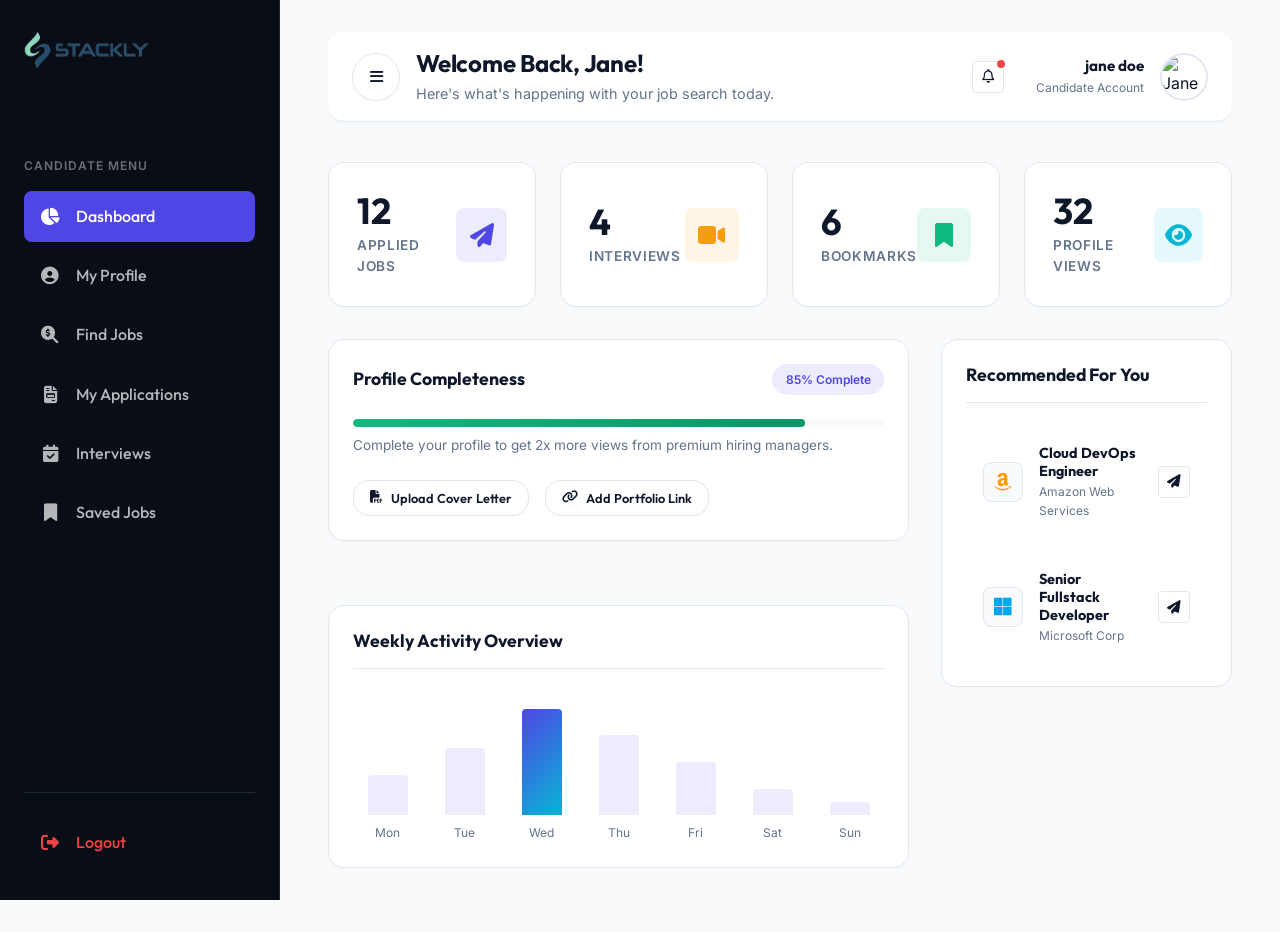
==== commit 41600a91: "Add files via upload" ====
--- a/candiatedashboard.html
+++ b/candiatedashboard.html
@@ -58,7 +58,7 @@
             <div class="dashboard-topbar reveal reveal-down">
                 <div style="display: flex; align-items: center; gap: 1rem;">
                     <!-- Responsive Nav Toggle -->
-                    <button class="btn btn-secondary btn-icon dashboard-nav-toggle" style="display: none; width: 40px; height: 40px; border-radius: 8px;" aria-label="Toggle Navigation">
+                    <button class="btn btn-secondary btn-icon dashboard-nav-toggle" aria-label="Toggle Navigation">
                         <i class="fas fa-bars"></i>
                     </button>
                     <div class="dashboard-welcome">
@@ -382,6 +382,9 @@
         
     </div>
 
+    <!-- Sidebar Overlay (closes sidebar on mobile tap outside) -->
+    <div class="sidebar-overlay" id="sidebar-overlay"></div>
+
     <!-- Scripts -->
     <script>
         document.addEventListener('DOMContentLoaded', () => {
@@ -394,20 +397,34 @@
 
             // Responsive Nav Toggle
             if (toggleBtn && sidebar) {
+                const overlay = document.getElementById('sidebar-overlay');
+
                 const checkViewport = () => {
                     if (window.innerWidth <= 991) {
                         toggleBtn.style.display = 'flex';
                     } else {
-                        toggleBtn.style.display = 'none';
+                        toggleBtn.style.display = '';
                         sidebar.classList.remove('active');
+                        if (overlay) overlay.style.display = 'none';
                     }
                 };
                 checkViewport();
                 window.addEventListener('resize', checkViewport);
                 
-                toggleBtn.addEventListener('click', () => {
+                toggleBtn.addEventListener('click', (e) => {
+                    e.stopPropagation();
                     sidebar.classList.toggle('active');
+                    if (overlay) {
+                        overlay.style.display = sidebar.classList.contains('active') ? 'block' : 'none';
+                    }
                 });
+
+                if (overlay) {
+                    overlay.addEventListener('click', () => {
+                        sidebar.classList.remove('active');
+                        overlay.style.display = 'none';
+                    });
+                }
             }
 
             // Tab Switching logic
@@ -423,6 +440,8 @@
                     // Close sidebar on mobile
                     if (window.innerWidth <= 991 && sidebar) {
                         sidebar.classList.remove('active');
+                        const overlay = document.getElementById('sidebar-overlay');
+                        if (overlay) overlay.style.display = 'none';
                     }
 
                     // Toggle visibility of sections
--- a/css/style.css
+++ b/css/style.css
@@ -12,7 +12,7 @@
     --secondary-hover: #0891b2;
     --secondary-light: rgba(6, 182, 212, 0.1);
     --accent: #f59e0b;
-    
+
     /* Light Mode Colors */
     --bg-main: #f8fafc;
     --bg-card: #ffffff;
@@ -20,39 +20,39 @@
     --text-main: #0f172a;
     --text-muted: #64748b;
     --border-color: #e2e8f0;
-    
+
     /* Dark Mode Colors (For specific sections/cards or future toggle) */
     --dark-bg: #090d16;
     --dark-card: #111827;
     --dark-border: #1f2937;
-    
+
     /* Gradients */
     --gradient-primary: linear-gradient(135deg, #4f46e5 0%, #06b6d4 100%);
     --gradient-hover: linear-gradient(135deg, #06b6d4 0%, #4f46e5 100%);
     --gradient-dark: linear-gradient(180deg, #090d16 0%, #111827 100%);
     --gradient-soft: linear-gradient(135deg, rgba(79, 70, 229, 0.05) 0%, rgba(6, 182, 212, 0.05) 100%);
-    
+
     /* Shadows */
     --shadow-sm: 0 2px 4px rgba(0, 0, 0, 0.02);
     --shadow-md: 0 10px 25px -5px rgba(0, 0, 0, 0.04), 0 8px 10px -6px rgba(0, 0, 0, 0.04);
     --shadow-lg: 0 20px 40px -15px rgba(15, 23, 42, 0.08);
     --shadow-glow: 0 0 25px rgba(79, 70, 229, 0.15);
-    
+
     /* Typography */
     --font-heading: 'Outfit', sans-serif;
     --font-body: 'Inter', sans-serif;
-    
+
     /* Transitions */
     --transition-fast: 0.2s cubic-bezier(0.4, 0, 0.2, 1);
     --transition-normal: 0.4s cubic-bezier(0.4, 0, 0.2, 1);
     --transition-slow: 0.6s cubic-bezier(0.4, 0, 0.2, 1);
-    
+
     /* Radius */
     --radius-sm: 8px;
     --radius-md: 16px;
     --radius-lg: 24px;
     --radius-full: 9999px;
-    
+
     /* Layout */
     --header-height: 80px;
     --container-width: 1280px;
@@ -70,7 +70,9 @@
 /* ==========================================================================
    RESET & BASE STYLES
    ========================================================================== */
-*, *::before, *::after {
+*,
+*::before,
+*::after {
     box-sizing: border-box;
     margin: 0;
     padding: 0;
@@ -80,6 +82,7 @@
     scroll-behavior: smooth;
     font-size: 16px;
     -webkit-text-size-adjust: 100%;
+    overflow-x: hidden;
 }
 
 body {
@@ -88,6 +91,7 @@
     font-family: var(--font-body);
     line-height: 1.6;
     overflow-x: hidden;
+    width: 100%;
     transition: background-color var(--transition-normal), color var(--transition-normal);
 }
 
@@ -103,11 +107,15 @@
     display: block;
 }
 
-ul, ol {
+ul,
+ol {
     list-style: none;
 }
 
-button, input, textarea, select {
+button,
+input,
+textarea,
+select {
     font: inherit;
     color: inherit;
     background: none;
@@ -123,14 +131,17 @@
 ::-webkit-scrollbar {
     width: 10px;
 }
+
 ::-webkit-scrollbar-track {
     background: var(--bg-main);
 }
+
 ::-webkit-scrollbar-thumb {
     background: var(--border-color);
     border-radius: var(--radius-full);
     border: 3px solid var(--bg-main);
 }
+
 ::-webkit-scrollbar-thumb:hover {
     background: var(--text-muted);
 }
@@ -138,19 +149,43 @@
 /* ==========================================================================
    TYPOGRAPHY
    ========================================================================== */
-h1, h2, h3, h4, h5, h6 {
+h1,
+h2,
+h3,
+h4,
+h5,
+h6 {
     font-family: var(--font-heading);
     font-weight: 700;
     line-height: 1.25;
     color: var(--text-main);
 }
 
-h1 { font-size: 3.5rem; letter-spacing: -0.02em; }
-h2 { font-size: 2.5rem; letter-spacing: -0.01em; }
-h3 { font-size: 1.8rem; }
-h4 { font-size: 1.4rem; }
-h5 { font-size: 1.15rem; }
-h6 { font-size: 1rem; }
+h1 {
+    font-size: 3.5rem;
+    letter-spacing: -0.02em;
+}
+
+h2 {
+    font-size: 2.5rem;
+    letter-spacing: -0.01em;
+}
+
+h3 {
+    font-size: 1.8rem;
+}
+
+h4 {
+    font-size: 1.4rem;
+}
+
+h5 {
+    font-size: 1.15rem;
+}
+
+h6 {
+    font-size: 1rem;
+}
 
 p {
     color: var(--text-muted);
@@ -173,6 +208,7 @@
     max-width: var(--container-width);
     margin: 0 auto;
     padding: 0 2rem;
+    box-sizing: border-box;
 }
 
 .grid {
@@ -180,33 +216,80 @@
     gap: 2rem;
 }
 
-.grid-2 { grid-template-columns: repeat(2, 1fr); }
-.grid-3 { grid-template-columns: repeat(3, 1fr); }
-.grid-4 { grid-template-columns: repeat(4, 1fr); }
-.grid-5 { grid-template-columns: repeat(5, 1fr); }
+.grid-2 {
+    grid-template-columns: repeat(2, 1fr);
+}
+
+.grid-3 {
+    grid-template-columns: repeat(3, 1fr);
+}
+
+.grid-4 {
+    grid-template-columns: repeat(4, 1fr);
+}
+
+.grid-5 {
+    grid-template-columns: repeat(5, 1fr);
+}
 
 /* Global Responsive Grid Behaviors */
 @media (max-width: 991px) {
-    .grid-3 { grid-template-columns: repeat(2, 1fr); }
-    .grid-4 { grid-template-columns: repeat(2, 1fr); }
-    .grid-5 { grid-template-columns: repeat(3, 1fr); }
-    
-    /* Force inline-styled grids (sidebars, dashboard panels) to stack on tablet/mobile */
+    .grid-3 {
+        grid-template-columns: repeat(2, 1fr);
+    }
+
+    .grid-4 {
+        grid-template-columns: repeat(2, 1fr);
+    }
+
+    .grid-5 {
+        grid-template-columns: repeat(3, 1fr);
+    }
+
+    /* Force inline-styled sidebar grids (Blog, Project) to stack on tablet */
+    .grid[style*="340px"],
+    .grid[style*="320px"] {
+        grid-template-columns: 1fr !important;
+    }
+}
+
+@media (max-width: 768px) {
+    .grid-2 {
+        grid-template-columns: 1fr;
+    }
+
+    .grid-3 {
+        grid-template-columns: 1fr;
+    }
+
+    .grid-4 {
+        grid-template-columns: 1fr;
+    }
+
+    .grid-5 {
+        grid-template-columns: repeat(2, 1fr);
+    }
+
+    /* Collapse ALL inline grids on mobile */
     .grid[style*="grid-template-columns"] {
         grid-template-columns: 1fr !important;
     }
-}
-
-@media (max-width: 768px) {
-    .grid-2 { grid-template-columns: 1fr; }
-    .grid-3 { grid-template-columns: 1fr; }
-    .grid-4 { grid-template-columns: 1fr; }
-    .grid-5 { grid-template-columns: repeat(2, 1fr); }
+
+    /* Dashboard inner grids */
+    .dashboard-section .grid,
+    .dashboard-main .grid {
+        grid-template-columns: 1fr !important;
+    }
 }
 
 @media (max-width: 480px) {
-    .grid-5 { grid-template-columns: 1fr; }
-    .container { padding: 0 1.25rem; }
+    .grid-5 {
+        grid-template-columns: 1fr;
+    }
+
+    .container {
+        padding: 0 1.25rem;
+    }
 }
 
 /* Footer-specific proportioned 5-column grid */
@@ -217,6 +300,27 @@
     align-items: flex-start;
 }
 
+@media (max-width: 1024px) {
+    .footer-grid {
+        grid-template-columns: repeat(3, 1fr);
+        gap: 2rem;
+    }
+}
+
+@media (max-width: 768px) {
+    .footer-grid {
+        grid-template-columns: repeat(2, 1fr);
+        gap: 2rem;
+    }
+}
+
+@media (max-width: 480px) {
+    .footer-grid {
+        grid-template-columns: 1fr;
+        gap: 1.5rem;
+    }
+}
+
 .flex {
     display: flex;
     align-items: center;
@@ -233,7 +337,9 @@
     padding: 7rem 0;
 }
 
-.text-center { text-align: center; }
+.text-center {
+    text-align: center;
+}
 
 .section-header {
     max-width: 600px;
@@ -337,10 +443,25 @@
     gap: 0.35rem;
 }
 
-.badge-primary { background-color: var(--primary-light); color: var(--primary); }
-.badge-secondary { background-color: var(--secondary-light); color: var(--secondary); }
-.badge-success { background-color: rgba(16, 185, 129, 0.1); color: #10b981; }
-.badge-warning { background-color: rgba(245, 158, 11, 0.1); color: #f59e0b; }
+.badge-primary {
+    background-color: var(--primary-light);
+    color: var(--primary);
+}
+
+.badge-secondary {
+    background-color: var(--secondary-light);
+    color: var(--secondary);
+}
+
+.badge-success {
+    background-color: rgba(16, 185, 129, 0.1);
+    color: #10b981;
+}
+
+.badge-warning {
+    background-color: rgba(245, 158, 11, 0.1);
+    color: #f59e0b;
+}
 
 /* ==========================================================================
    HEADER & NAVIGATION
@@ -351,7 +472,7 @@
     left: 0;
     width: 100%;
     height: var(--header-height);
-    background-color: transparent;
+    background-color: white;
     z-index: 1000;
     transition: all var(--transition-normal);
 }
@@ -403,11 +524,13 @@
     border-radius: var(--radius-full);
 }
 
-.nav-link:hover, .nav-link.active {
+.nav-link:hover,
+.nav-link.active {
     color: var(--primary);
 }
 
-.nav-link:hover::after, .nav-link.active::after {
+.nav-link:hover::after,
+.nav-link.active::after {
     width: 100%;
 }
 
@@ -419,52 +542,158 @@
 
 .mobile-nav-toggle {
     display: none;
-    font-size: 1.5rem;
+    font-size: 1.4rem;
     color: var(--text-main);
-}
-
-/* Mobile Dropdown Styling */
+    background: none;
+    border: none;
+    cursor: pointer;
+    padding: 0.5rem;
+    border-radius: var(--radius-sm);
+    line-height: 1;
+    flex-shrink: 0;
+}
+
+/* =============================================
+   MOBILE NAVIGATION — max-width: 991px
+   ============================================= */
 @media (max-width: 991px) {
     .mobile-nav-toggle {
-        display: block;
-    }
-    
+        display: flex;
+        align-items: center;
+        justify-content: center;
+    }
+
+    .header .container {
+        padding: 0 1.25rem;
+        gap: 0;
+    }
+
     .nav-menu {
         position: fixed;
         top: var(--header-height);
-        left: -100%;
+        left: 0;
         width: 100%;
         height: calc(100vh - var(--header-height));
         background-color: var(--bg-card);
         flex-direction: column;
         align-items: stretch;
-        padding: 2rem;
-        gap: 1.5rem;
+        padding: 2rem 1.5rem;
+        gap: 0.5rem;
         box-shadow: var(--shadow-lg);
-        transition: left var(--transition-normal);
+        transition: transform var(--transition-normal), opacity var(--transition-normal), visibility var(--transition-normal);
         overflow-y: auto;
-    }
-    
+        overflow-x: hidden;
+        transform: translateY(-8px);
+        opacity: 0;
+        visibility: hidden;
+        pointer-events: none;
+        z-index: 999;
+    }
+
     .nav-menu.active {
-        left: 0;
-    }
-    
+        transform: translateY(0);
+        opacity: 1;
+        visibility: visible;
+        pointer-events: all;
+    }
+
     .nav-menu .nav-link {
-        font-size: 1.15rem;
+        font-size: 1.1rem;
         border-bottom: 1px solid var(--border-color);
-        padding-bottom: 0.75rem;
-    }
-    
+        padding: 0.85rem 0;
+        width: 100%;
+    }
+
     .nav-actions {
         width: 100%;
         flex-direction: column;
         margin-top: 1rem;
-    }
-    
+        gap: 0.75rem;
+    }
+
     .nav-actions .btn {
         width: 100%;
-    }
-}
+        text-align: center;
+        justify-content: center;
+    }
+
+    /* Hero section on tablet */
+    .hero-title {
+        font-size: 2.8rem;
+    }
+
+    .section-padding {
+        padding: 5rem 0;
+    }
+}
+
+/* =============================================
+   MOBILE — max-width: 768px
+   ============================================= */
+@media (max-width: 768px) {
+    h1 { font-size: 2.2rem; }
+    h2 { font-size: 1.8rem; }
+    h3 { font-size: 1.4rem; }
+
+    .section-padding {
+        padding: 4rem 0;
+    }
+
+    .section-header {
+        margin-bottom: 2.5rem;
+    }
+
+    .hero {
+        min-height: auto;
+        padding-top: calc(var(--header-height) + 2rem);
+        padding-bottom: 4rem;
+    }
+
+    .hero-title {
+        font-size: 2rem;
+    }
+
+    .hero-image-wrapper {
+        display: none;
+    }
+
+    .inner-hero {
+        padding: 8rem 0 4rem 0;
+    }
+
+    .inner-hero h1 {
+        font-size: 2rem;
+    }
+}
+
+/* =============================================
+   SMALL MOBILE — max-width: 480px
+   ============================================= */
+@media (max-width: 480px) {
+    .container {
+        padding: 0 1rem;
+    }
+
+    .header .container {
+        padding: 0 1rem;
+    }
+
+    h1 { font-size: 1.85rem; }
+    h2 { font-size: 1.6rem; }
+
+    .hero-title {
+        font-size: 1.75rem;
+    }
+
+    .section-padding {
+        padding: 3rem 0;
+    }
+
+    .inner-hero {
+        padding: 7rem 0 3rem 0;
+    }
+}
+
 
 /* ==========================================================================
    HERO SECTIONS
@@ -475,7 +704,7 @@
     display: flex;
     align-items: center;
     background-image: radial-gradient(circle at 80% 20%, rgba(6, 182, 212, 0.08) 0%, transparent 40%),
-                      radial-gradient(circle at 10% 80%, rgba(79, 70, 229, 0.05) 0%, transparent 50%);
+        radial-gradient(circle at 10% 80%, rgba(79, 70, 229, 0.05) 0%, transparent 50%);
     position: relative;
     overflow: hidden;
 }
@@ -562,7 +791,8 @@
     font-size: 1.1rem;
 }
 
-.search-input-group input, .search-input-group select {
+.search-input-group input,
+.search-input-group select {
     width: 100%;
     color: var(--text-main);
     font-size: 0.9rem;
@@ -578,7 +808,7 @@
         padding: 1.5rem;
         gap: 1rem;
     }
-    
+
     .search-input-group {
         border-right: none;
         border-bottom: 1px solid var(--border-color);
@@ -650,9 +880,9 @@
 /* Inner Page Banner Hero */
 .inner-hero {
     padding: 10rem 0 6rem 0;
-    background-color: var(--dark-bg);
+    background-color: rgb(61, 104, 205);
     background-image: radial-gradient(circle at 90% 10%, rgba(79, 70, 229, 0.15) 0%, transparent 40%),
-                      radial-gradient(circle at 10% 90%, rgba(6, 182, 212, 0.1) 0%, transparent 45%);
+        radial-gradient(circle at 10% 90%, rgba(6, 182, 212, 0.1) 0%, transparent 45%);
     color: #ffffff;
     text-align: center;
 }
@@ -733,19 +963,19 @@
         margin-top: -2rem;
         padding: 1.5rem;
     }
-    
+
     .stats-bar .grid {
         grid-template-columns: 1fr 1fr;
     }
-    
+
     .stat-item:nth-child(2) {
         border-right: none;
     }
-    
+
     .stat-item:nth-child(3) {
         margin-top: 1.5rem;
     }
-    
+
     .stat-item:nth-child(4) {
         margin-top: 1.5rem;
         border-right: none;
@@ -764,6 +994,9 @@
     transition: all var(--transition-normal);
     position: relative;
     overflow: hidden;
+    display: flex;
+    flex-direction: column;
+    height: 100%;
 }
 
 .service-card::after {
@@ -801,6 +1034,7 @@
 .service-card p {
     margin-bottom: 1.5rem;
     font-size: 0.95rem;
+    flex-grow: 1;
 }
 
 .read-more-link {
@@ -934,7 +1168,8 @@
     transition: all var(--transition-fast);
 }
 
-.filter-btn.active, .filter-btn:hover {
+.filter-btn.active,
+.filter-btn:hover {
     background-color: var(--primary);
     color: #ffffff;
     border-color: var(--primary);
@@ -990,7 +1225,8 @@
     transition: all var(--transition-fast);
 }
 
-.bookmark-btn:hover, .bookmark-btn.active {
+.bookmark-btn:hover,
+.bookmark-btn.active {
     background-color: var(--primary-light);
     color: var(--primary);
 }
@@ -1144,7 +1380,8 @@
     transition: all var(--transition-fast);
 }
 
-.pagination-item:hover, .pagination-item.active {
+.pagination-item:hover,
+.pagination-item.active {
     background-color: var(--primary);
     color: #ffffff;
     border-color: var(--primary);
@@ -1160,7 +1397,8 @@
     overflow: hidden;
 }
 
-.process-section .section-title, .process-section h3 {
+.process-section .section-title,
+.process-section h3 {
     color: #ffffff;
 }
 
@@ -1217,11 +1455,11 @@
     .process-step-line {
         display: none;
     }
-    
+
     .process-step {
         margin-bottom: 2.5rem;
     }
-    
+
     .process-step:last-child {
         margin-bottom: 0;
     }
@@ -1238,6 +1476,9 @@
     box-shadow: var(--shadow-sm);
     position: relative;
     transition: all var(--transition-normal);
+    display: flex;
+    flex-direction: column;
+    height: 100%;
 }
 
 .testimonial-quote-icon {
@@ -1259,6 +1500,7 @@
     color: var(--text-main);
     line-height: 1.7;
     margin-bottom: 2rem;
+    flex-grow: 1;
 }
 
 .testimonial-author {
@@ -1296,6 +1538,9 @@
     overflow: hidden;
     box-shadow: var(--shadow-sm);
     transition: all var(--transition-normal);
+    display: flex;
+    flex-direction: column;
+    height: 100%;
 }
 
 .blog-img-box {
@@ -1326,6 +1571,9 @@
 
 .blog-content {
     padding: 2rem;
+    display: flex;
+    flex-direction: column;
+    flex-grow: 1;
 }
 
 .blog-meta {
@@ -1353,6 +1601,7 @@
 .blog-card p {
     font-size: 0.95rem;
     margin-bottom: 1.5rem;
+    flex-grow: 1;
 }
 
 .blog-card:hover {
@@ -1413,7 +1662,8 @@
     justify-content: space-between;
 }
 
-.contact-info-panel h3, .contact-info-panel p {
+.contact-info-panel h3,
+.contact-info-panel p {
     color: #ffffff;
 }
 
@@ -1534,6 +1784,7 @@
     .contact-grid {
         grid-template-columns: 1fr;
     }
+
     .form-group-row {
         grid-template-columns: 1fr;
         gap: 0;
@@ -1568,7 +1819,7 @@
 .auth-banner-panel {
     background: var(--gradient-primary);
     background-image: radial-gradient(circle at 10% 20%, rgba(6, 182, 212, 0.25) 0%, transparent 50%),
-                      radial-gradient(circle at 80% 80%, rgba(79, 70, 229, 0.3) 0%, transparent 60%);
+        radial-gradient(circle at 80% 80%, rgba(79, 70, 229, 0.3) 0%, transparent 60%);
     color: #ffffff;
     display: flex;
     flex-direction: column;
@@ -1689,7 +1940,8 @@
     color: var(--text-muted);
 }
 
-.divider-text::before, .divider-text::after {
+.divider-text::before,
+.divider-text::after {
     content: '';
     position: absolute;
     top: 50%;
@@ -1698,8 +1950,13 @@
     background-color: var(--border-color);
 }
 
-.divider-text::before { left: 0; }
-.divider-text::after { right: 0; }
+.divider-text::before {
+    left: 0;
+}
+
+.divider-text::after {
+    right: 0;
+}
 
 .auth-footer {
     margin-top: 2rem;
@@ -1720,9 +1977,11 @@
     .auth-wrapper {
         grid-template-columns: 1fr;
     }
+
     .auth-banner-panel {
         display: none;
     }
+
     .auth-form-panel {
         padding: 3rem 1.5rem;
     }
@@ -1785,7 +2044,8 @@
     font-size: 1.15rem;
 }
 
-.sidebar-link:hover, .sidebar-link.active {
+.sidebar-link:hover,
+.sidebar-link.active {
     background-color: var(--primary);
     color: #ffffff;
 }
@@ -1889,10 +2149,25 @@
     font-size: 1.5rem;
 }
 
-.stat-card-icon.primary { background-color: var(--primary-light); color: var(--primary); }
-.stat-card-icon.secondary { background-color: var(--secondary-light); color: var(--secondary); }
-.stat-card-icon.success { background-color: rgba(16, 185, 129, 0.1); color: #10b981; }
-.stat-card-icon.warning { background-color: rgba(245, 158, 11, 0.1); color: #f59e0b; }
+.stat-card-icon.primary {
+    background-color: var(--primary-light);
+    color: var(--primary);
+}
+
+.stat-card-icon.secondary {
+    background-color: var(--secondary-light);
+    color: var(--secondary);
+}
+
+.stat-card-icon.success {
+    background-color: rgba(16, 185, 129, 0.1);
+    color: #10b981;
+}
+
+.stat-card-icon.warning {
+    background-color: rgba(245, 158, 11, 0.1);
+    color: #f59e0b;
+}
 
 /* Dashboard Card Content Panels */
 .dashboard-panel {
@@ -1986,19 +2261,78 @@
     .dashboard-layout {
         grid-template-columns: 1fr;
     }
-    
+
     .dashboard-sidebar {
-        left: -280px;
-    }
-    
+        left: -300px;
+        box-shadow: none;
+    }
+
     .dashboard-sidebar.active {
         left: 0;
-    }
-    
+        box-shadow: 10px 0 40px rgba(0, 0, 0, 0.3);
+    }
+
     .dashboard-main {
         margin-left: 0;
-        padding: 1.5rem;
-    }
+        padding: 1.25rem 1rem;
+    }
+
+    /* Always show hamburger toggle on mobile */
+    .dashboard-nav-toggle {
+        display: flex !important;
+        align-items: center;
+        justify-content: center;
+        flex-shrink: 0;
+    }
+
+    /* Overlay backdrop when sidebar is open */
+    .sidebar-overlay {
+        display: block !important;
+    }
+
+    /* Topbar responsive stacking */
+    .dashboard-topbar {
+        gap: 1rem;
+        flex-wrap: wrap;
+        padding-bottom: 1.25rem;
+        margin-bottom: 1.5rem;
+    }
+
+    .dashboard-welcome h2 {
+        font-size: 1.3rem;
+    }
+
+    .dashboard-user-info {
+        display: none;
+    }
+
+    /* Stack stats grid nicely on mobile */
+    .stats-card-grid {
+        grid-template-columns: repeat(2, 1fr);
+        gap: 1rem;
+        margin-bottom: 1.5rem;
+    }
+}
+
+@media (max-width: 480px) {
+    .stats-card-grid {
+        grid-template-columns: 1fr;
+    }
+
+    .dashboard-main {
+        padding: 1rem 0.75rem;
+    }
+}
+
+/* Sidebar overlay backdrop */
+.sidebar-overlay {
+    display: none;
+    position: fixed;
+    inset: 0;
+    background-color: rgba(0, 0, 0, 0.55);
+    z-index: 99;
+    backdrop-filter: blur(2px);
+    cursor: pointer;
 }
 
 /* ==========================================================================
@@ -2234,7 +2568,7 @@
         gap: 2.5rem;
     }
 
-    .footer-grid > div:nth-child(1) {
+    .footer-grid>div:nth-child(1) {
         grid-column: 1 / -1;
     }
 
@@ -2249,7 +2583,7 @@
         gap: 2rem;
     }
 
-    .footer-grid > div:nth-child(1) {
+    .footer-grid>div:nth-child(1) {
         grid-column: 1 / -1;
     }
 
@@ -2282,20 +2616,43 @@
    ANIMATIONS & REVEAL ON SCROLL
    ========================================================================== */
 @keyframes float {
-    0% { transform: translateY(0px); }
-    50% { transform: translateY(-12px); }
-    100% { transform: translateY(0px); }
+    0% {
+        transform: translateY(0px);
+    }
+
+    50% {
+        transform: translateY(-12px);
+    }
+
+    100% {
+        transform: translateY(0px);
+    }
 }
 
 @keyframes float-opposite {
-    0% { transform: translateY(0px); }
-    50% { transform: translateY(12px); }
-    100% { transform: translateY(0px); }
+    0% {
+        transform: translateY(0px);
+    }
+
+    50% {
+        transform: translateY(12px);
+    }
+
+    100% {
+        transform: translateY(0px);
+    }
 }
 
 @keyframes pulse {
-    0% { transform: scale(1); opacity: 1; }
-    100% { transform: scale(2.2); opacity: 0; }
+    0% {
+        transform: scale(1);
+        opacity: 1;
+    }
+
+    100% {
+        transform: scale(2.2);
+        opacity: 0;
+    }
 }
 
 /* Reveal classes */
@@ -2443,7 +2800,8 @@
     text-align: center;
 }
 
-.sidebar-link:hover, .sidebar-link.active {
+.sidebar-link:hover,
+.sidebar-link.active {
     background-color: rgba(255, 255, 255, 0.1);
     color: #ffffff;
 }
@@ -2524,7 +2882,8 @@
     border-collapse: collapse;
 }
 
-.dashboard-table th, .dashboard-table td {
+.dashboard-table th,
+.dashboard-table td {
     padding: 1rem;
     text-align: left;
     border-bottom: 1px solid var(--border-color);
@@ -2542,10 +2901,21 @@
    ========================================================================== */
 
 /* Staggered Reveals */
-.delay-1 { animation-delay: 0.1s; }
-.delay-2 { animation-delay: 0.2s; }
-.delay-3 { animation-delay: 0.3s; }
-.delay-4 { animation-delay: 0.4s; }
+.delay-1 {
+    animation-delay: 0.1s;
+}
+
+.delay-2 {
+    animation-delay: 0.2s;
+}
+
+.delay-3 {
+    animation-delay: 0.3s;
+}
+
+.delay-4 {
+    animation-delay: 0.4s;
+}
 
 /* Progress Bars */
 .progress-container {
@@ -2565,8 +2935,13 @@
     transition: width 1.5s cubic-bezier(0.4, 0, 0.2, 1);
 }
 
-.progress-bar.success { background: linear-gradient(135deg, #10b981 0%, #059669 100%); }
-.progress-bar.warning { background: linear-gradient(135deg, #f59e0b 0%, #d97706 100%); }
+.progress-bar.success {
+    background: linear-gradient(135deg, #10b981 0%, #059669 100%);
+}
+
+.progress-bar.warning {
+    background: linear-gradient(135deg, #f59e0b 0%, #d97706 100%);
+}
 
 /* Timeline Widget */
 .timeline {
@@ -2604,8 +2979,15 @@
     box-shadow: 0 0 0 3px var(--primary-light);
 }
 
-.timeline-marker.success { background-color: #10b981; box-shadow: 0 0 0 3px rgba(16, 185, 129, 0.1); }
-.timeline-marker.warning { background-color: #f59e0b; box-shadow: 0 0 0 3px rgba(245, 158, 11, 0.1); }
+.timeline-marker.success {
+    background-color: #10b981;
+    box-shadow: 0 0 0 3px rgba(16, 185, 129, 0.1);
+}
+
+.timeline-marker.warning {
+    background-color: #f59e0b;
+    box-shadow: 0 0 0 3px rgba(245, 158, 11, 0.1);
+}
 
 .timeline-content h5 {
     font-size: 0.95rem;
@@ -2703,7 +3085,8 @@
     border-radius: 4px 4px 0 0;
     position: relative;
     transition: height 1.5s cubic-bezier(0.4, 0, 0.2, 1);
-    height: 0; /* Animated via inline style */
+    height: 0;
+    /* Animated via inline style */
 }
 
 .chart-bar.active {
@@ -2770,3 +3153,176 @@
 .footer-contact-text a:hover {
     color: var(--secondary);
 }
+
+/* ==========================================================================
+   GLOBAL MOBILE OVERFLOW & ALIGNMENT FIXES
+   ========================================================================== */
+
+/* Ensure all sections don't cause horizontal scroll */
+section, header, footer, main, nav, aside {
+    max-width: 100%;
+}
+
+/* Ensure all images are responsive */
+img {
+    max-width: 100%;
+    height: auto;
+}
+
+@media (max-width: 991px) {
+    /* Hide floating hero cards on tablet that can overflow */
+    .floating-card {
+        display: none;
+    }
+
+    /* Make about image full-width on tablet */
+    .about-image-grid {
+        padding-right: 0;
+        padding-bottom: 0;
+    }
+
+    .about-img-1 {
+        width: 100%;
+    }
+
+    .about-badge {
+        position: static;
+        display: inline-flex;
+        align-items: center;
+        gap: 1rem;
+        margin-top: 1.5rem;
+    }
+
+    /* Hide process connector line on tablet (it looks bad) */
+    .process-step-line {
+        display: none;
+    }
+
+    /* Job sidebar on tablet goes to bottom */
+    .project-layout {
+        grid-template-columns: 1fr !important;
+    }
+}
+
+@media (max-width: 768px) {
+    /* Clamp large hero title to fit screen */
+    .hero-title {
+        font-size: clamp(1.75rem, 6vw, 2.5rem);
+    }
+
+    /* Contact grid single column */
+    .contact-grid {
+        grid-template-columns: 1fr !important;
+    }
+
+    /* Auth wrapper single column */
+    .auth-wrapper {
+        grid-template-columns: 1fr;
+    }
+
+    .auth-banner-panel {
+        display: none;
+    }
+
+    /* Make stats bar not pull negative margin on small screens */
+    .stats-bar {
+        margin-top: 2rem;
+        border-radius: var(--radius-md);
+    }
+
+    /* Fix footer bottom bar wrapping */
+    .footer-bottom .container {
+        flex-direction: column;
+        gap: 0.75rem;
+        text-align: center;
+    }
+
+    .footer-bottom-links {
+        justify-content: center;
+    }
+
+    /* Prevent long text from breaking out of cards */
+    .job-card, .service-card, .blog-card, .testimonial-card {
+        word-break: break-word;
+    }
+
+    /* Make service card padding smaller */
+    .service-card {
+        padding: 1.75rem;
+    }
+
+    /* Collapse process steps */
+    .process-step-container > .grid {
+        grid-template-columns: 1fr !important;
+    }
+
+    /* Fix inner hero to not be too tall */
+    .inner-hero {
+        padding: 7rem 0 3.5rem 0;
+    }
+
+    /* Section padding responsive */
+    .section-padding {
+        padding: 4rem 0;
+    }
+}
+
+@media (max-width: 480px) {
+    /* Tighter padding on very small screens */
+    .service-card {
+        padding: 1.5rem;
+    }
+
+    .testimonial-card {
+        padding: 1.75rem;
+    }
+
+    .blog-content {
+        padding: 1.5rem;
+    }
+
+    .contact-form-panel {
+        padding: 1.75rem;
+    }
+
+    /* Fix job-card padding */
+    .job-card {
+        padding: 1.5rem;
+    }
+
+    /* Process steps single col */
+    .process-step {
+        padding: 1rem;
+    }
+
+    /* Clamp heading in inner hero */
+    .inner-hero h1 {
+        font-size: clamp(1.5rem, 7vw, 2rem);
+    }
+
+    /* Section header */
+    .section-title {
+        font-size: clamp(1.4rem, 5vw, 1.8rem);
+    }
+
+    /* Stats number smaller */
+    .stat-num {
+        font-size: 2.2rem;
+    }
+
+    /* Dashboard topbar responsive */
+    .dashboard-topbar {
+        flex-wrap: wrap;
+        gap: 0.75rem;
+    }
+
+    /* Filter tabs on mobile */
+    .filter-tabs {
+        gap: 0.5rem;
+    }
+
+    .filter-btn {
+        padding: 0.5rem 1rem;
+        font-size: 0.85rem;
+    }
+}
